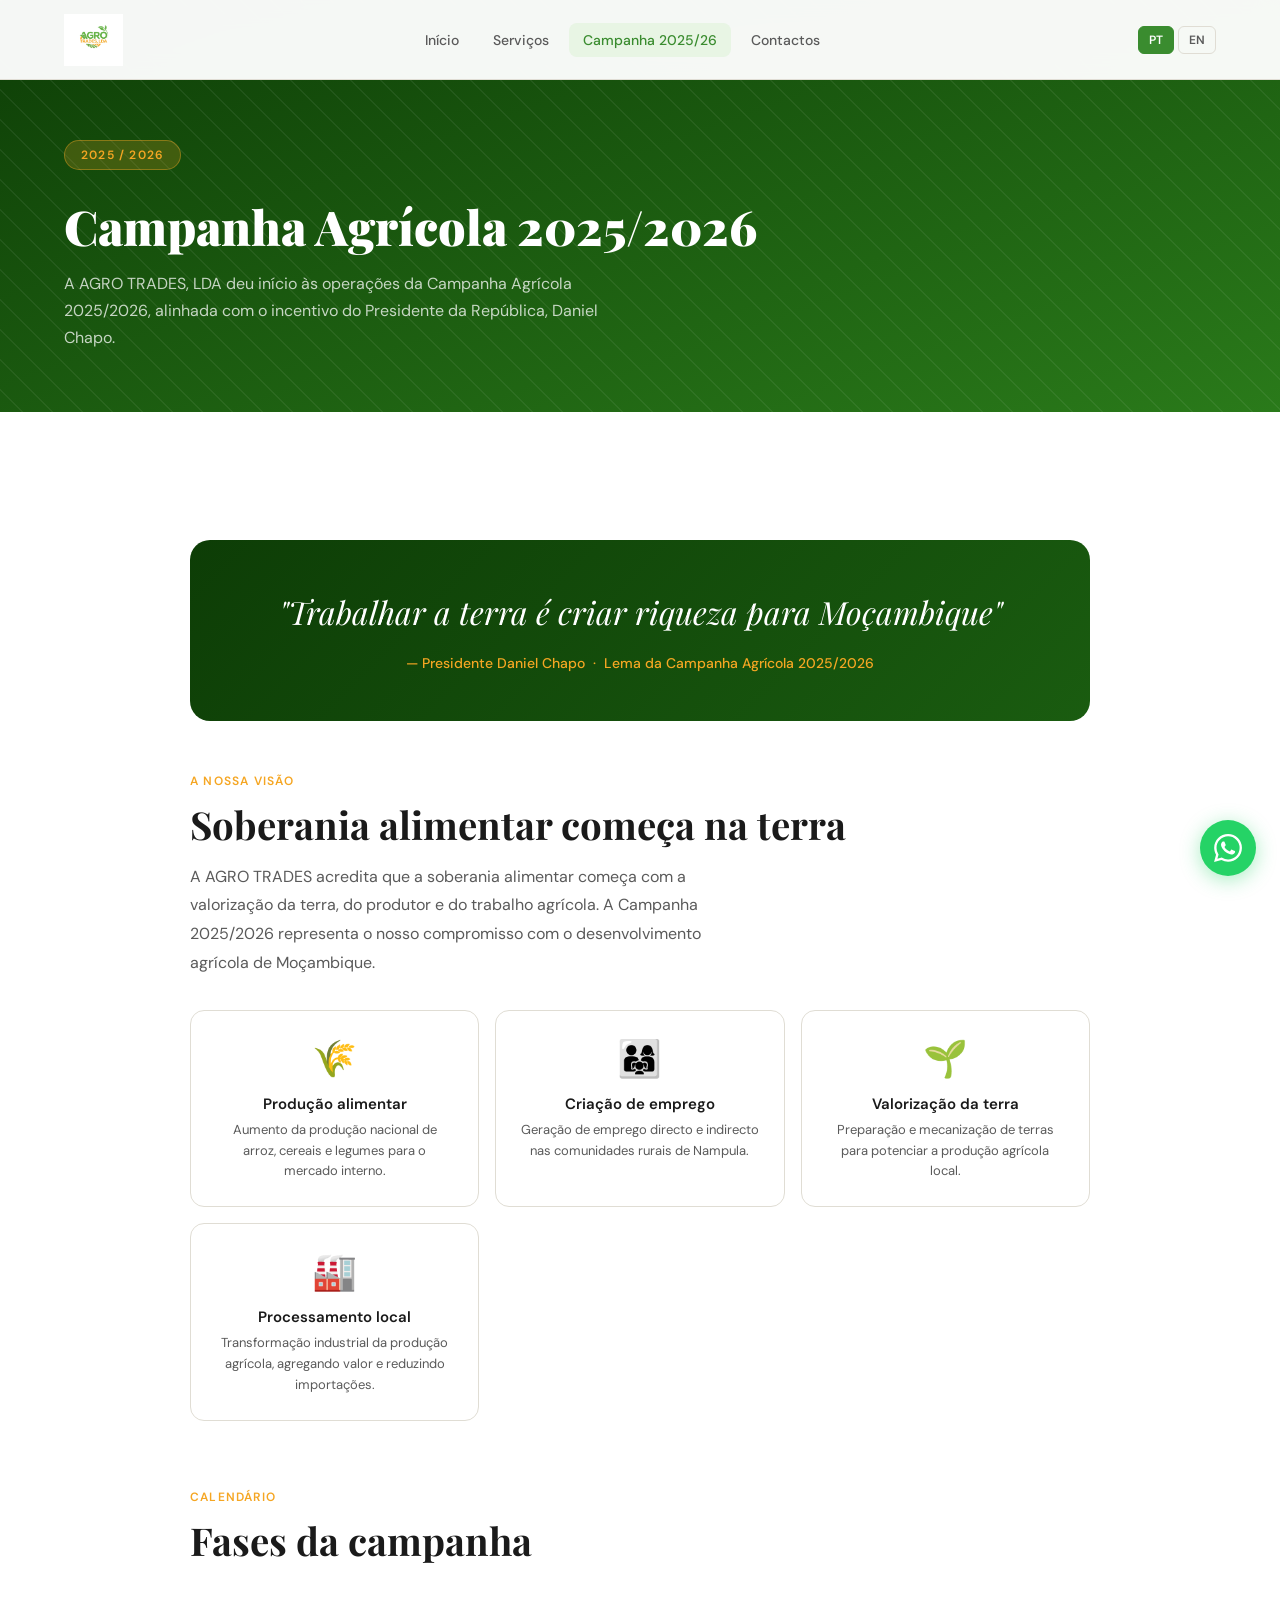
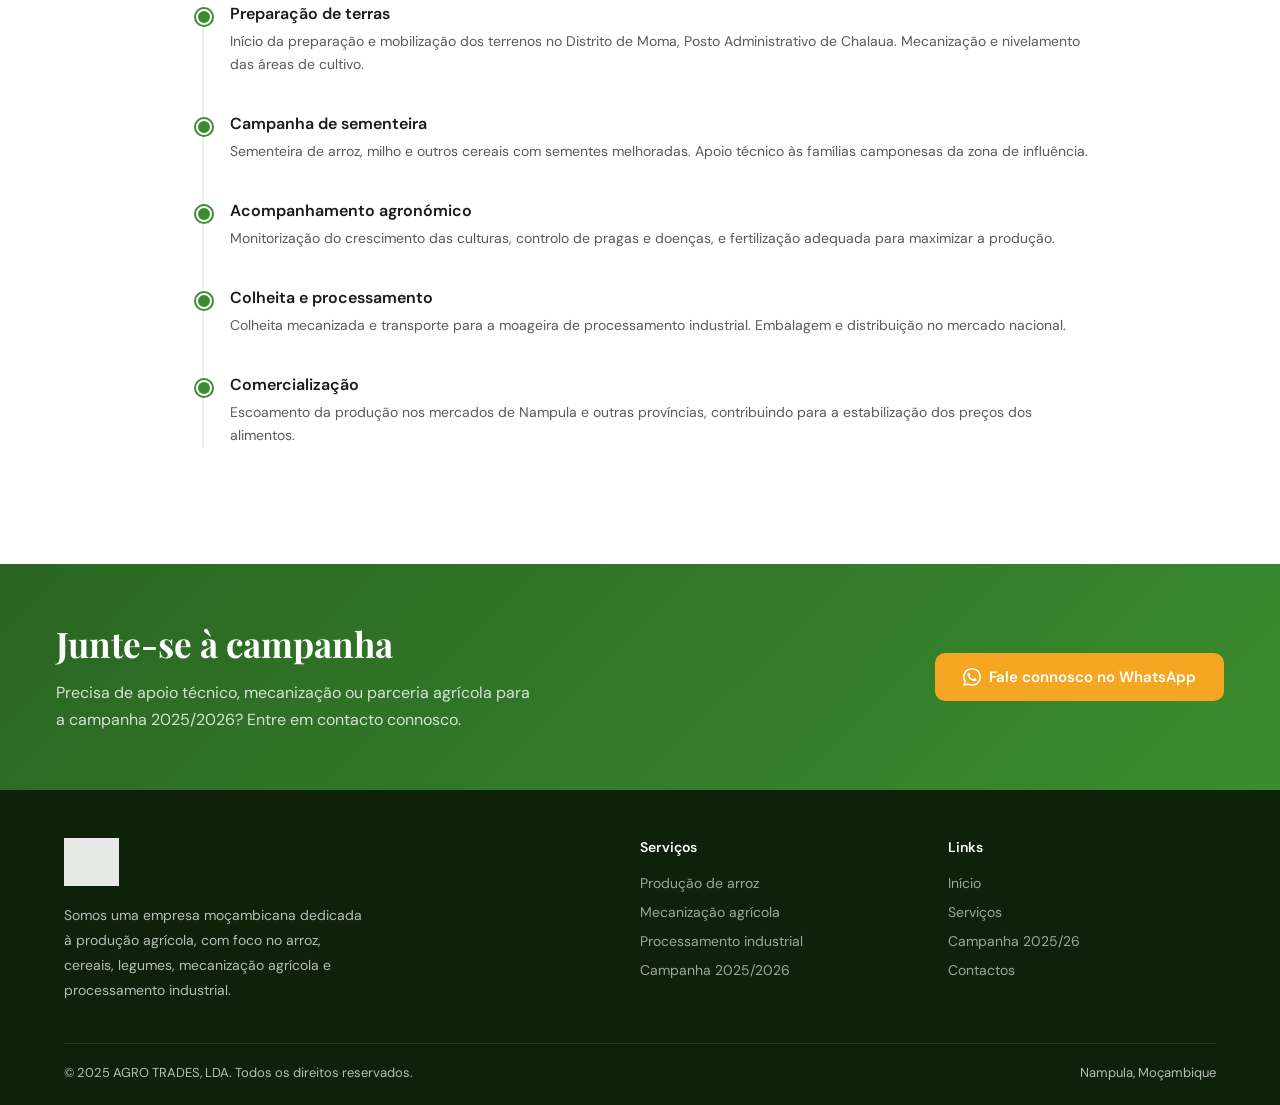
==== campanha.html @ 14afea56 "Add files via upload Importar ficheiros do projeto" ====
<!DOCTYPE html>
<html lang="pt">
<head>
  <meta charset="UTF-8"/>
  <meta name="viewport" content="width=device-width, initial-scale=1.0"/>
  <title>Campanha Agrícola 2025/2026 — AGRO TRADES, LDA</title>
  <meta name="description" content="AGRO TRADES inicia a Campanha Agrícola 2025/2026 alinhada com o incentivo do Presidente Daniel Chapo. Trabalhar a terra é criar riqueza para Moçambique."/>
  <link rel="canonical" href="https://agrotrades.co.mz/campanha.html"/>
  <link rel="stylesheet" href="css/style.css"/>
  <style>
    .timeline { position:relative; padding-left: 40px; margin-top: 40px; }
    .timeline::before { content:''; position:absolute; left:12px; top:0; bottom:0; width:2px; background:var(--green-light); }
    .timeline-item { position:relative; margin-bottom: 36px; }
    .timeline-item::before { content:''; position:absolute; left:-34px; top:6px; width:12px; height:12px; border-radius:50%; background:var(--green); border:2px solid white; box-shadow:0 0 0 2px var(--green); }
    .timeline-item h3 { font-size:16px; font-weight:600; margin-bottom:6px; }
    .timeline-item p { font-size:14px; color:var(--text-muted); line-height:1.7; }
    .quote-block { background: linear-gradient(135deg, #0d3d06, #1a5c10); border-radius: 20px; padding: 48px; margin: 48px 0; text-align:center; }
    .quote-block blockquote { font-family:'Playfair Display',serif; font-size:clamp(1.3rem,3vw,2rem); color:white; font-style:italic; line-height:1.5; margin-bottom:16px; }
    .quote-block cite { color:var(--orange); font-size:14px; font-style:normal; font-weight:500; }
    .pillar-grid { display:grid; grid-template-columns:repeat(auto-fit,minmax(220px,1fr)); gap:16px; margin-top:32px; }
    .pillar { background:white; border:1px solid var(--border); border-radius:14px; padding:24px; text-align:center; }
    .pillar .icon { font-size:36px; margin-bottom:12px; }
    .pillar h3 { font-size:15px; font-weight:600; margin-bottom:6px; }
    .pillar p { font-size:13px; color:var(--text-muted); line-height:1.6; }
  </style>
</head>
<body>

<nav>
  <a href="index.html" class="nav-logo"><img src="images/logo.jpeg" alt="AGRO TRADES LDA"/></a>
  <ul class="nav-links">
    <li><a href="index.html" data-i18n="nav_home">Início</a></li>
    <li><a href="servicos.html" data-i18n="nav_services">Serviços</a></li>
    <li><a href="campanha.html" class="active" data-i18n="nav_campaign">Campanha 2025/26</a></li>
    <li><a href="contactos.html" data-i18n="nav_contact">Contactos</a></li>
  </ul>
  <div class="lang-switcher">
    <button class="lang-btn active" data-lang="pt" onclick="setLang('pt')">PT</button>
    <button class="lang-btn" data-lang="en" onclick="setLang('en')">EN</button>
  </div>
  <button class="nav-menu-btn" onclick="toggleMenu()" aria-label="Menu"><span></span><span></span><span></span></button>
</nav>

<div class="page-hero">
  <div class="page-hero-content">
    <span class="hero-tag">2025 / 2026</span>
    <h1 data-i18n="campanha_title">Campanha Agrícola 2025/2026</h1>
    <p>A AGRO TRADES, LDA deu início às operações da Campanha Agrícola 2025/2026, alinhada com o incentivo do Presidente da República, Daniel Chapo.</p>
  </div>
</div>

<section style="background:white;">
  <div style="max-width:900px;margin:0 auto;">

    <div class="quote-block">
      <blockquote>"Trabalhar a terra é criar riqueza para Moçambique"</blockquote>
      <cite>— Presidente Daniel Chapo &nbsp;·&nbsp; Lema da Campanha Agrícola 2025/2026</cite>
    </div>

    <span class="section-tag">A nossa visão</span>
    <h2 class="section-title">Soberania alimentar começa na terra</h2>
    <p class="section-sub">A AGRO TRADES acredita que a soberania alimentar começa com a valorização da terra, do produtor e do trabalho agrícola. A Campanha 2025/2026 representa o nosso compromisso com o desenvolvimento agrícola de Moçambique.</p>

    <div class="pillar-grid">
      <div class="pillar">
        <div class="icon">🌾</div>
        <h3>Produção alimentar</h3>
        <p>Aumento da produção nacional de arroz, cereais e legumes para o mercado interno.</p>
      </div>
      <div class="pillar">
        <div class="icon">👨‍👩‍👧</div>
        <h3>Criação de emprego</h3>
        <p>Geração de emprego directo e indirecto nas comunidades rurais de Nampula.</p>
      </div>
      <div class="pillar">
        <div class="icon">🌱</div>
        <h3>Valorização da terra</h3>
        <p>Preparação e mecanização de terras para potenciar a produção agrícola local.</p>
      </div>
      <div class="pillar">
        <div class="icon">🏭</div>
        <h3>Processamento local</h3>
        <p>Transformação industrial da produção agrícola, agregando valor e reduzindo importações.</p>
      </div>
    </div>

    <div style="margin-top:64px;">
      <span class="section-tag">Calendário</span>
      <h2 class="section-title">Fases da campanha</h2>
      <div class="timeline">
        <div class="timeline-item">
          <h3>Preparação de terras</h3>
          <p>Início da preparação e mobilização dos terrenos no Distrito de Moma, Posto Administrativo de Chalaua. Mecanização e nivelamento das áreas de cultivo.</p>
        </div>
        <div class="timeline-item">
          <h3>Campanha de sementeira</h3>
          <p>Sementeira de arroz, milho e outros cereais com sementes melhoradas. Apoio técnico às famílias camponesas da zona de influência.</p>
        </div>
        <div class="timeline-item">
          <h3>Acompanhamento agronómico</h3>
          <p>Monitorização do crescimento das culturas, controlo de pragas e doenças, e fertilização adequada para maximizar a produção.</p>
        </div>
        <div class="timeline-item">
          <h3>Colheita e processamento</h3>
          <p>Colheita mecanizada e transporte para a moageira de processamento industrial. Embalagem e distribuição no mercado nacional.</p>
        </div>
        <div class="timeline-item">
          <h3>Comercialização</h3>
          <p>Escoamento da produção nos mercados de Nampula e outras províncias, contribuindo para a estabilização dos preços dos alimentos.</p>
        </div>
      </div>
    </div>
  </div>
</section>

<!-- CTA -->
<div class="campanha-banner" style="margin:0;border-radius:0;">
  <div>
    <h2>Junte-se à campanha</h2>
    <p>Precisa de apoio técnico, mecanização ou parceria agrícola para a campanha 2025/2026? Entre em contacto connosco.</p>
  </div>
  <a href="https://wa.me/258841031220" target="_blank" class="btn-primary" style="background:var(--orange);">
    <svg width="18" height="18" viewBox="0 0 24 24" fill="currentColor"><path d="M17.472 14.382c-.297-.149-1.758-.867-2.03-.967-.273-.099-.471-.148-.67.15-.197.297-.767.966-.94 1.164-.173.199-.347.223-.644.075-.297-.15-1.255-.463-2.39-1.475-.883-.788-1.48-1.761-1.653-2.059-.173-.297-.018-.458.13-.606.134-.133.298-.347.446-.52.149-.174.198-.298.298-.497.099-.198.05-.371-.025-.52-.075-.149-.669-1.612-.916-2.207-.242-.579-.487-.5-.669-.51-.173-.008-.371-.01-.57-.01-.198 0-.52.074-.792.372-.272.297-1.04 1.016-1.04 2.479 0 1.462 1.065 2.875 1.213 3.074.149.198 2.096 3.2 5.077 4.487.709.306 1.262.489 1.694.625.712.227 1.36.195 1.871.118.571-.085 1.758-.719 2.006-1.413.248-.694.248-1.289.173-1.413-.074-.124-.272-.198-.57-.347m-5.421 7.403h-.004a9.87 9.87 0 01-5.031-1.378l-.361-.214-3.741.982.998-3.648-.235-.374a9.86 9.86 0 01-1.51-5.26c.001-5.45 4.436-9.884 9.888-9.884 2.64 0 5.122 1.03 6.988 2.898a9.825 9.825 0 012.893 6.994c-.003 5.45-4.437 9.884-9.885 9.884m8.413-18.297A11.815 11.815 0 0012.05 0C5.495 0 .16 5.335.157 11.892c0 2.096.547 4.142 1.588 5.945L.057 24l6.305-1.654a11.882 11.882 0 005.683 1.448h.005c6.554 0 11.89-5.335 11.893-11.893a11.821 11.821 0 00-3.48-8.413z"/></svg>
    <span data-i18n="btn_whatsapp">Fale connosco no WhatsApp</span>
  </a>
</div>

<footer>
  <div class="footer-grid">
    <div>
      <div class="footer-logo"><img src="images/logo.jpeg" alt="AGRO TRADES LDA"/></div>
      <p class="footer-desc" data-i18n="hero_p">Somos uma empresa moçambicana dedicada à produção agrícola.</p>
    </div>
    <div>
      <h4 data-i18n="footer_services">Serviços</h4>
      <ul>
        <li><a href="servicos.html">Produção de arroz</a></li>
        <li><a href="servicos.html">Mecanização agrícola</a></li>
        <li><a href="servicos.html">Processamento industrial</a></li>
        <li><a href="campanha.html">Campanha 2025/2026</a></li>
      </ul>
    </div>
    <div>
      <h4 data-i18n="footer_links">Links</h4>
      <ul>
        <li><a href="index.html" data-i18n="nav_home">Início</a></li>
        <li><a href="servicos.html" data-i18n="nav_services">Serviços</a></li>
        <li><a href="campanha.html" data-i18n="nav_campaign">Campanha</a></li>
        <li><a href="contactos.html" data-i18n="nav_contact">Contactos</a></li>
      </ul>
    </div>
  </div>
  <div class="footer-bottom">
    <span data-i18n="footer_copy">© 2025 AGRO TRADES, LDA. Todos os direitos reservados.</span>
    <span data-i18n="footer_made">Nampula, Moçambique</span>
  </div>
</footer>

<a href="https://wa.me/258841031220" target="_blank" rel="noopener"
   style="position:fixed;bottom:24px;right:24px;width:56px;height:56px;background:#25D366;border-radius:50%;display:flex;align-items:center;justify-content:center;box-shadow:0 4px 20px rgba(37,211,102,0.4);z-index:200;transition:transform 0.2s;"
   onmouseover="this.style.transform='scale(1.1)'" onmouseout="this.style.transform='scale(1)'" aria-label="WhatsApp">
  <svg width="28" height="28" viewBox="0 0 24 24" fill="white"><path d="M17.472 14.382c-.297-.149-1.758-.867-2.03-.967-.273-.099-.471-.148-.67.15-.197.297-.767.966-.94 1.164-.173.199-.347.223-.644.075-.297-.15-1.255-.463-2.39-1.475-.883-.788-1.48-1.761-1.653-2.059-.173-.297-.018-.458.13-.606.134-.133.298-.347.446-.52.149-.174.198-.298.298-.497.099-.198.05-.371-.025-.52-.075-.149-.669-1.612-.916-2.207-.242-.579-.487-.5-.669-.51-.173-.008-.371-.01-.57-.01-.198 0-.52.074-.792.372-.272.297-1.04 1.016-1.04 2.479 0 1.462 1.065 2.875 1.213 3.074.149.198 2.096 3.2 5.077 4.487.709.306 1.262.489 1.694.625.712.227 1.36.195 1.871.118.571-.085 1.758-.719 2.006-1.413.248-.694.248-1.289.173-1.413-.074-.124-.272-.198-.57-.347m-5.421 7.403h-.004a9.87 9.87 0 01-5.031-1.378l-.361-.214-3.741.982.998-3.648-.235-.374a9.86 9.86 0 01-1.51-5.26c.001-5.45 4.436-9.884 9.888-9.884 2.64 0 5.122 1.03 6.988 2.898a9.825 9.825 0 012.893 6.994c-.003 5.45-4.437 9.884-9.885 9.884m8.413-18.297A11.815 11.815 0 0012.05 0C5.495 0 .16 5.335.157 11.892c0 2.096.547 4.142 1.588 5.945L.057 24l6.305-1.654a11.882 11.882 0 005.683 1.448h.005c6.554 0 11.89-5.335 11.893-11.893a11.821 11.821 0 00-3.48-8.413z"/></svg>
</a>

<script src="js/main.js"></script>
</body>
</html>
---- css/style.css ----
@import url('https://fonts.googleapis.com/css2?family=Playfair+Display:wght@700;900&family=DM+Sans:wght@300;400;500;600&display=swap');

:root {
  --green: #3a8c2f;
  --green-dark: #2a6622;
  --green-light: #e8f5e4;
  --orange: #f5a623;
  --orange-dark: #d4891a;
  --orange-light: #fff8ec;
  --earth: #8b6914;
  --text: #1a1a1a;
  --text-muted: #5a5a5a;
  --white: #ffffff;
  --off-white: #fafaf7;
  --border: #e0ddd4;
  --nav-h: 80px;
}

* { margin: 0; padding: 0; box-sizing: border-box; }

html { scroll-behavior: smooth; }

body {
  font-family: 'DM Sans', sans-serif;
  color: var(--text);
  background: var(--off-white);
  overflow-x: hidden;
}

/* ── NAV ── */
nav {
  position: fixed; top: 0; left: 0; right: 0; z-index: 100;
  height: var(--nav-h);
  background: rgba(255,255,255,0.96);
  backdrop-filter: blur(12px);
  border-bottom: 1px solid var(--border);
  display: flex; align-items: center; justify-content: space-between;
  padding: 0 5%;
}

.nav-logo {
  display: flex; align-items: center; gap: 12px; text-decoration: none;
}
.nav-logo img { height: 52px; width: auto; }

.nav-links {
  display: flex; align-items: center; gap: 6px; list-style: none;
}
.nav-links a {
  font-size: 14px; font-weight: 500; color: var(--text-muted);
  text-decoration: none; padding: 8px 14px; border-radius: 8px;
  transition: all 0.2s;
}
.nav-links a:hover, .nav-links a.active {
  color: var(--green); background: var(--green-light);
}

.lang-switcher {
  display: flex; gap: 4px; margin-left: 16px;
}
.lang-btn {
  font-size: 12px; font-weight: 600; padding: 5px 10px;
  border-radius: 6px; border: 1px solid var(--border);
  background: transparent; cursor: pointer; color: var(--text-muted);
  transition: all 0.2s; font-family: 'DM Sans', sans-serif;
}
.lang-btn.active {
  background: var(--green); color: white; border-color: var(--green);
}

.nav-menu-btn {
  display: none; background: none; border: none; cursor: pointer;
  flex-direction: column; gap: 5px; padding: 4px;
}
.nav-menu-btn span {
  display: block; width: 24px; height: 2px; background: var(--text);
  border-radius: 2px; transition: all 0.3s;
}

/* ── HERO ── */
.hero {
  min-height: 100vh;
  display: flex; align-items: center;
  padding: var(--nav-h) 5% 0;
  position: relative; overflow: hidden;
  background: linear-gradient(160deg, #0d3d06 0%, #1a5c10 40%, #2a7a1a 70%, #3d9e28 100%);
}

.hero-bg-pattern {
  position: absolute; inset: 0; opacity: 0.06;
  background-image: repeating-linear-gradient(
    45deg, #fff 0, #fff 1px, transparent 0, transparent 50%
  );
  background-size: 30px 30px;
}

.hero-content {
  position: relative; z-index: 2;
  max-width: 620px;
  animation: fadeUp 0.9s ease both;
}

.hero-tag {
  display: inline-block;
  background: rgba(245,166,35,0.2);
  color: var(--orange);
  border: 1px solid rgba(245,166,35,0.4);
  font-size: 12px; font-weight: 600; letter-spacing: 0.1em;
  text-transform: uppercase; padding: 6px 16px; border-radius: 100px;
  margin-bottom: 24px;
}

.hero h1 {
  font-family: 'Playfair Display', serif;
  font-size: clamp(2.4rem, 5vw, 3.8rem);
  font-weight: 900; color: white; line-height: 1.15;
  margin-bottom: 12px;
}

.hero h1 span { color: var(--orange); }

.hero-motto {
  font-size: clamp(1rem, 2vw, 1.2rem);
  color: rgba(255,255,255,0.75);
  font-style: italic; margin-bottom: 28px;
  border-left: 3px solid var(--orange);
  padding-left: 16px; line-height: 1.5;
}

.hero p {
  font-size: 16px; color: rgba(255,255,255,0.8);
  line-height: 1.8; margin-bottom: 40px; max-width: 520px;
}

.hero-btns { display: flex; flex-wrap: wrap; gap: 12px; }

.btn-primary {
  display: inline-flex; align-items: center; gap: 8px;
  background: var(--orange); color: white;
  padding: 14px 28px; border-radius: 10px;
  font-weight: 600; font-size: 15px; text-decoration: none;
  transition: all 0.2s; border: none; cursor: pointer;
  font-family: 'DM Sans', sans-serif;
}
.btn-primary:hover { background: var(--orange-dark); transform: translateY(-2px); }

.btn-secondary {
  display: inline-flex; align-items: center; gap: 8px;
  background: rgba(255,255,255,0.12); color: white;
  border: 1px solid rgba(255,255,255,0.3);
  padding: 14px 28px; border-radius: 10px;
  font-weight: 500; font-size: 15px; text-decoration: none;
  transition: all 0.2s;
}
.btn-secondary:hover { background: rgba(255,255,255,0.2); }

.hero-image {
  position: absolute; right: 0; bottom: 0;
  width: 45%; max-width: 560px; opacity: 0.12;
  pointer-events: none;
}

/* ── STATS BAR ── */
.stats-bar {
  background: white; border-bottom: 1px solid var(--border);
  padding: 24px 5%;
  display: grid; grid-template-columns: repeat(auto-fit, minmax(160px, 1fr));
  gap: 0;
}
.stat-item {
  text-align: center; padding: 12px 20px;
  border-right: 1px solid var(--border);
}
.stat-item:last-child { border-right: none; }
.stat-num {
  font-family: 'Playfair Display', serif;
  font-size: 2rem; font-weight: 700; color: var(--green);
  display: block;
}
.stat-label { font-size: 13px; color: var(--text-muted); margin-top: 2px; }

/* ── SECTIONS ── */
section { padding: 80px 5%; }

.section-tag {
  display: inline-block;
  color: var(--orange); font-size: 12px; font-weight: 600;
  letter-spacing: 0.1em; text-transform: uppercase;
  margin-bottom: 12px;
}
.section-title {
  font-family: 'Playfair Display', serif;
  font-size: clamp(1.8rem, 3vw, 2.6rem);
  font-weight: 700; line-height: 1.2; margin-bottom: 16px;
}
.section-sub {
  font-size: 16px; color: var(--text-muted);
  line-height: 1.8; max-width: 560px;
}

/* ── SERVICES GRID ── */
.services-grid {
  display: grid; grid-template-columns: repeat(auto-fit, minmax(260px, 1fr));
  gap: 20px; margin-top: 48px;
}
.service-card {
  background: white; border: 1px solid var(--border);
  border-radius: 16px; padding: 28px;
  transition: all 0.3s; position: relative; overflow: hidden;
}
.service-card::before {
  content: ''; position: absolute; top: 0; left: 0; right: 0;
  height: 3px; background: linear-gradient(90deg, var(--green), var(--orange));
  transform: scaleX(0); transform-origin: left;
  transition: transform 0.3s;
}
.service-card:hover { transform: translateY(-4px); box-shadow: 0 12px 40px rgba(0,0,0,0.08); }
.service-card:hover::before { transform: scaleX(1); }

.service-icon {
  width: 52px; height: 52px; border-radius: 12px;
  background: var(--green-light); display: flex; align-items: center;
  justify-content: center; font-size: 24px; margin-bottom: 16px;
}
.service-card {
  display: flex; flex-direction: column;
}
.service-card h3 { font-size: 16px; font-weight: 600; margin-bottom: 8px; }
.service-card p {
  font-size: 14px; color: var(--text-muted); line-height: 1.7;
  flex: 1;
  display: -webkit-box;
  -webkit-line-clamp: 3;
  -webkit-box-orient: vertical;
  overflow: hidden;
}

.btn-saiba-mais {
  display: inline-flex; align-items: center; gap: 6px;
  margin-top: 16px; font-size: 13px; font-weight: 600;
  color: var(--green); text-decoration: none;
  transition: gap 0.2s, color 0.2s;
  align-self: flex-start;
}
.btn-saiba-mais:hover { gap: 10px; color: var(--green-dark); }

/* ── SERVICE DETAIL PAGE ── */
.sd-body { display: grid; grid-template-columns: 1fr 380px; gap: 48px; align-items: start; }
.sd-description {
  font-size: 16px; color: var(--text-muted); line-height: 1.9;
  background: white; border: 1px solid var(--border);
  border-radius: 16px; padding: 32px;
}
.sd-highlights-box {
  background: var(--green-light); border-radius: 16px; padding: 32px;
  position: sticky; top: calc(var(--nav-h) + 24px);
}
.sd-highlights-box h3 {
  font-size: 15px; font-weight: 700; color: var(--green-dark);
  margin-bottom: 20px; text-transform: uppercase; letter-spacing: 0.06em;
}
.sd-highlights-box ul { list-style: none; display: flex; flex-direction: column; gap: 12px; }
.sd-highlights-box li {
  display: flex; align-items: flex-start; gap: 10px;
  font-size: 14px; color: var(--text); line-height: 1.5;
}
.sd-check {
  color: var(--green); font-weight: 700; font-size: 15px;
  flex-shrink: 0; margin-top: 1px;
}
.sd-back {
  display: inline-flex; align-items: center; gap: 6px;
  font-size: 13px; font-weight: 600; color: var(--text-muted);
  text-decoration: none; margin-bottom: 32px;
  transition: color 0.2s;
}
.sd-back:hover { color: var(--green); }
@media (max-width: 768px) {
  .sd-body { grid-template-columns: 1fr; }
  .sd-highlights-box { position: static; }
}

/* ── CAMPANHA BANNER ── */
.campanha-banner {
  background: linear-gradient(135deg, var(--green-dark) 0%, var(--green) 100%);
  border-radius: 20px; padding: 56px; margin: 0 5%;
  display: flex; align-items: center; justify-content: space-between;
  gap: 40px; flex-wrap: wrap;
}
.campanha-banner h2 {
  font-family: 'Playfair Display', serif;
  font-size: clamp(1.6rem, 3vw, 2.2rem);
  color: white; font-weight: 700; margin-bottom: 12px;
}
.campanha-banner p { color: rgba(255,255,255,0.8); font-size: 16px; line-height: 1.7; max-width: 480px; }
.campanha-banner .btn-primary { flex-shrink: 0; }

/* ── ABOUT ── */
.about-grid {
  display: grid; grid-template-columns: 1fr 1fr;
  gap: 64px; align-items: center;
}
.about-visual {
  position: relative;
}
.about-card {
  background: white; border: 1px solid var(--border);
  border-radius: 20px; padding: 40px;
  position: relative;
}
.about-card::after {
  content: '"';
  position: absolute; top: 16px; right: 24px;
  font-family: 'Playfair Display', serif;
  font-size: 80px; color: var(--green-light); line-height: 1;
}
.about-card blockquote {
  font-family: 'Playfair Display', serif;
  font-size: 1.2rem; font-style: italic;
  color: var(--green-dark); line-height: 1.6;
  position: relative; z-index: 1;
}
.about-card .quote-author {
  margin-top: 16px; font-size: 13px; color: var(--text-muted);
  font-style: normal; font-weight: 500;
}

.about-tags { display: flex; flex-wrap: wrap; gap: 8px; margin-top: 24px; }
.about-tag {
  background: var(--green-light); color: var(--green-dark);
  font-size: 13px; font-weight: 500;
  padding: 6px 14px; border-radius: 100px;
}

/* ── LOCATIONS ── */
.locations-grid {
  display: grid; grid-template-columns: 1fr 1fr;
  gap: 20px; margin-top: 40px;
}
.location-card {
  background: white; border: 1px solid var(--border);
  border-radius: 16px; padding: 28px;
}
.location-card h3 {
  font-size: 15px; font-weight: 600; margin-bottom: 4px;
  color: var(--green-dark);
}
.location-card .loc-type {
  font-size: 12px; color: var(--text-muted); font-weight: 500;
  margin-bottom: 12px; text-transform: uppercase; letter-spacing: 0.05em;
}
.location-card address {
  font-style: normal; font-size: 14px;
  color: var(--text-muted); line-height: 1.8;
}

/* ── CONTACT SECTION ── */
.contact-grid {
  display: grid; grid-template-columns: 1fr 1fr;
  gap: 40px; margin-top: 48px;
}
.contact-info { display: flex; flex-direction: column; gap: 16px; }
.contact-item {
  display: flex; align-items: flex-start; gap: 14px;
  background: white; border: 1px solid var(--border);
  border-radius: 12px; padding: 18px 20px;
}
.contact-icon {
  width: 40px; height: 40px; border-radius: 10px;
  background: var(--green-light); display: flex;
  align-items: center; justify-content: center;
  font-size: 18px; flex-shrink: 0;
}
.contact-item h4 { font-size: 13px; color: var(--text-muted); margin-bottom: 4px; }
.contact-item a { font-size: 14px; color: var(--text); text-decoration: none; font-weight: 500; display: block; }
.contact-item a:hover { color: var(--green); }

.whatsapp-btn {
  display: flex; align-items: center; justify-content: center; gap: 10px;
  background: #25D366; color: white;
  padding: 18px; border-radius: 14px;
  font-weight: 600; font-size: 16px; text-decoration: none;
  transition: all 0.2s; margin-top: 8px;
}
.whatsapp-btn:hover { background: #1fb855; transform: translateY(-2px); }

/* ── FOOTER ── */
footer {
  background: #0d2208; color: rgba(255,255,255,0.7);
  padding: 48px 5% 24px;
}
.footer-grid {
  display: grid; grid-template-columns: 2fr 1fr 1fr;
  gap: 40px; margin-bottom: 40px;
}
footer h4 { color: white; font-size: 14px; font-weight: 600; margin-bottom: 16px; }
footer ul { list-style: none; display: flex; flex-direction: column; gap: 8px; }
footer ul a { color: rgba(255,255,255,0.6); text-decoration: none; font-size: 14px; transition: color 0.2s; }
footer ul a:hover { color: var(--orange); }
.footer-logo img { height: 48px; margin-bottom: 12px; filter: brightness(0) invert(1); opacity: 0.9; }
.footer-desc { font-size: 14px; line-height: 1.8; max-width: 300px; }
.footer-bottom {
  border-top: 1px solid rgba(255,255,255,0.1);
  padding-top: 20px; display: flex;
  justify-content: space-between; align-items: center;
  font-size: 13px; flex-wrap: wrap; gap: 8px;
}

/* ── PAGE HERO (inner pages) ── */
.page-hero {
  padding: calc(var(--nav-h) + 60px) 5% 60px;
  background: linear-gradient(160deg, #0d3d06, #2a7a1a);
  position: relative; overflow: hidden;
}
.page-hero::before {
  content: ''; position: absolute; inset: 0; opacity: 0.06;
  background-image: repeating-linear-gradient(45deg, #fff 0, #fff 1px, transparent 0, transparent 50%);
  background-size: 30px 30px;
}
.page-hero-content { position: relative; z-index: 1; }
.page-hero h1 {
  font-family: 'Playfair Display', serif;
  font-size: clamp(2rem, 4vw, 3rem);
  color: white; font-weight: 900; margin-bottom: 12px;
}
.page-hero p { color: rgba(255,255,255,0.75); font-size: 16px; max-width: 560px; line-height: 1.7; }

/* ── ANIMATIONS ── */
@keyframes fadeUp {
  from { opacity: 0; transform: translateY(30px); }
  to { opacity: 1; transform: translateY(0); }
}
.fade-up { animation: fadeUp 0.7s ease both; }
.fade-up-2 { animation: fadeUp 0.7s 0.15s ease both; }
.fade-up-3 { animation: fadeUp 0.7s 0.3s ease both; }

/* ── MOBILE ── */
@media (max-width: 768px) {
  .nav-links, .lang-switcher { display: none; }
  .nav-links.open { display: flex; flex-direction: column; position: absolute; top: var(--nav-h); left: 0; right: 0; background: white; padding: 16px; border-bottom: 1px solid var(--border); gap: 4px; }
  .lang-switcher.open { display: flex; padding: 0 16px 16px; position: absolute; top: calc(var(--nav-h) + 200px); left: 0; background: white; }
  .nav-menu-btn { display: flex; }
  .about-grid, .contact-grid, .locations-grid, .footer-grid { grid-template-columns: 1fr; }
  .campanha-banner { padding: 32px 24px; }
  .hero { min-height: auto; padding: calc(var(--nav-h) + 40px) 5% 60px; }
  .stats-bar { grid-template-columns: repeat(2, 1fr); }
  .stat-item:nth-child(2) { border-right: none; }
}
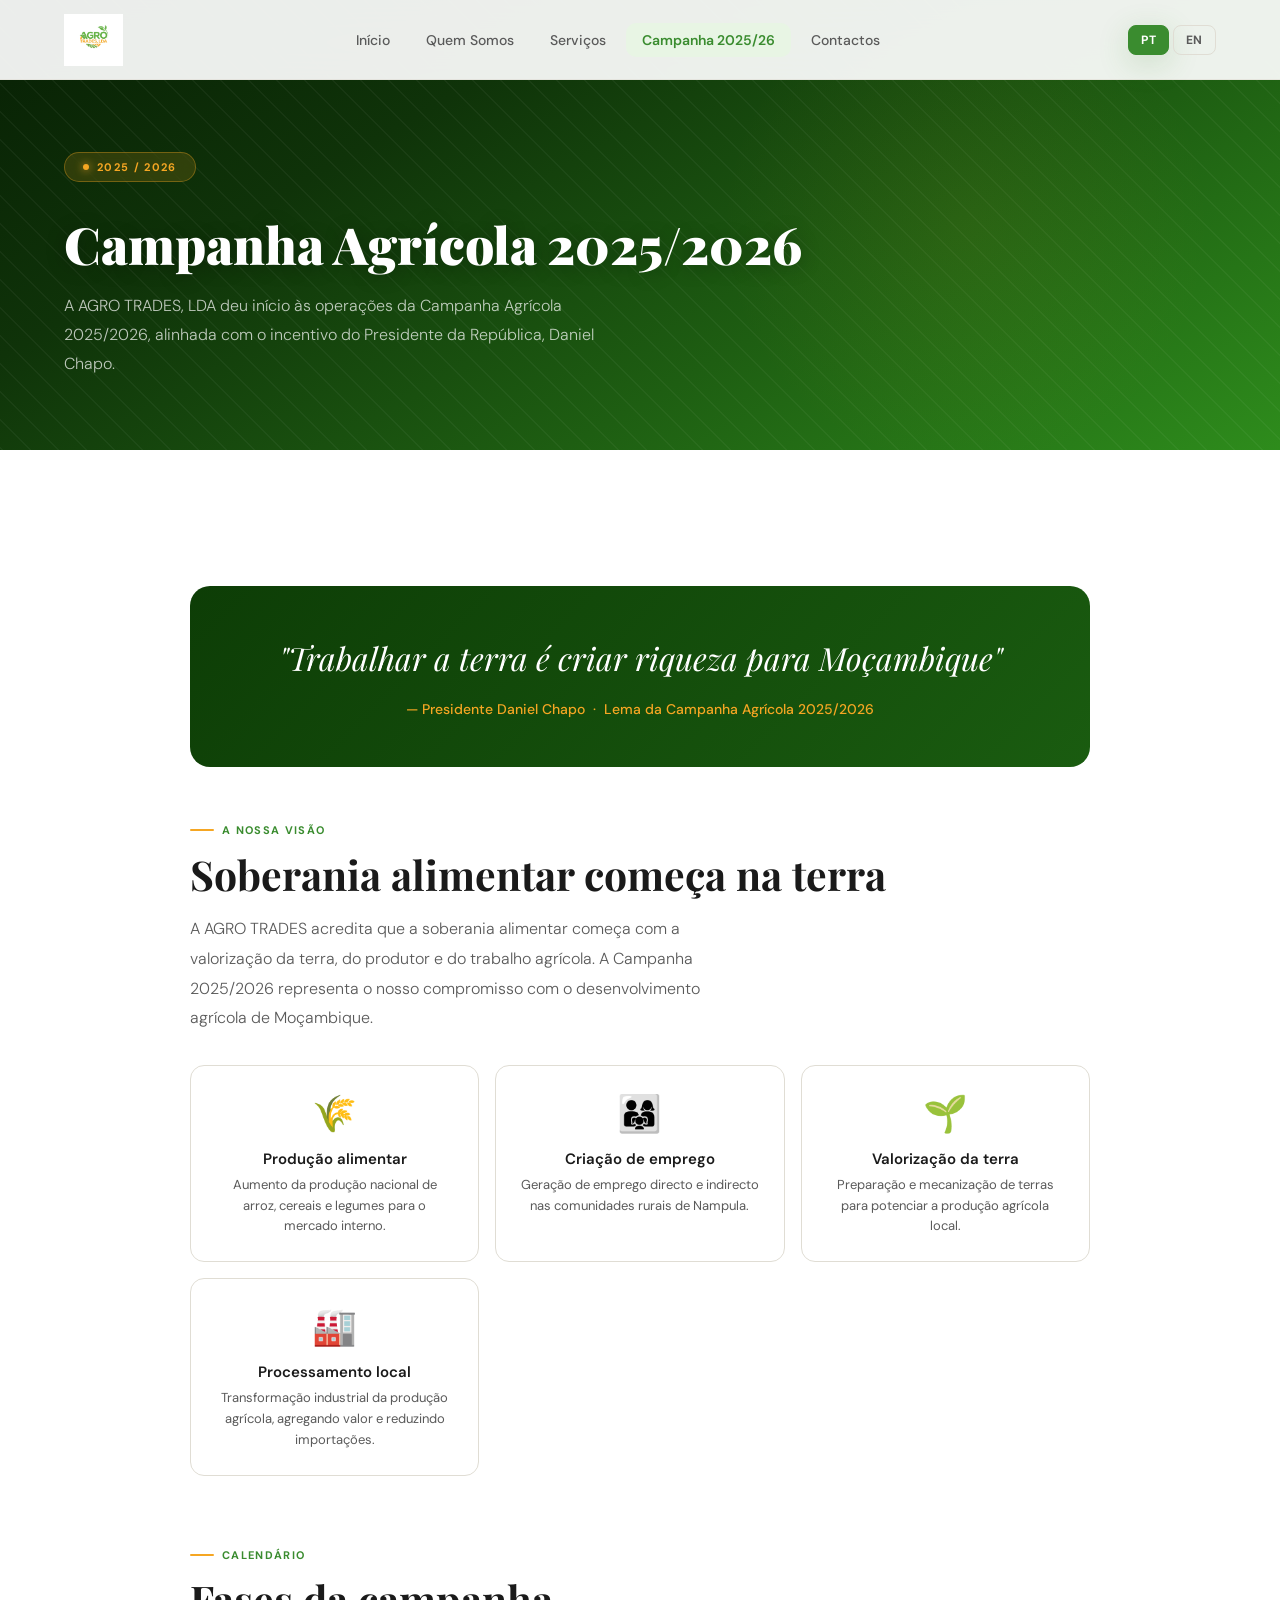
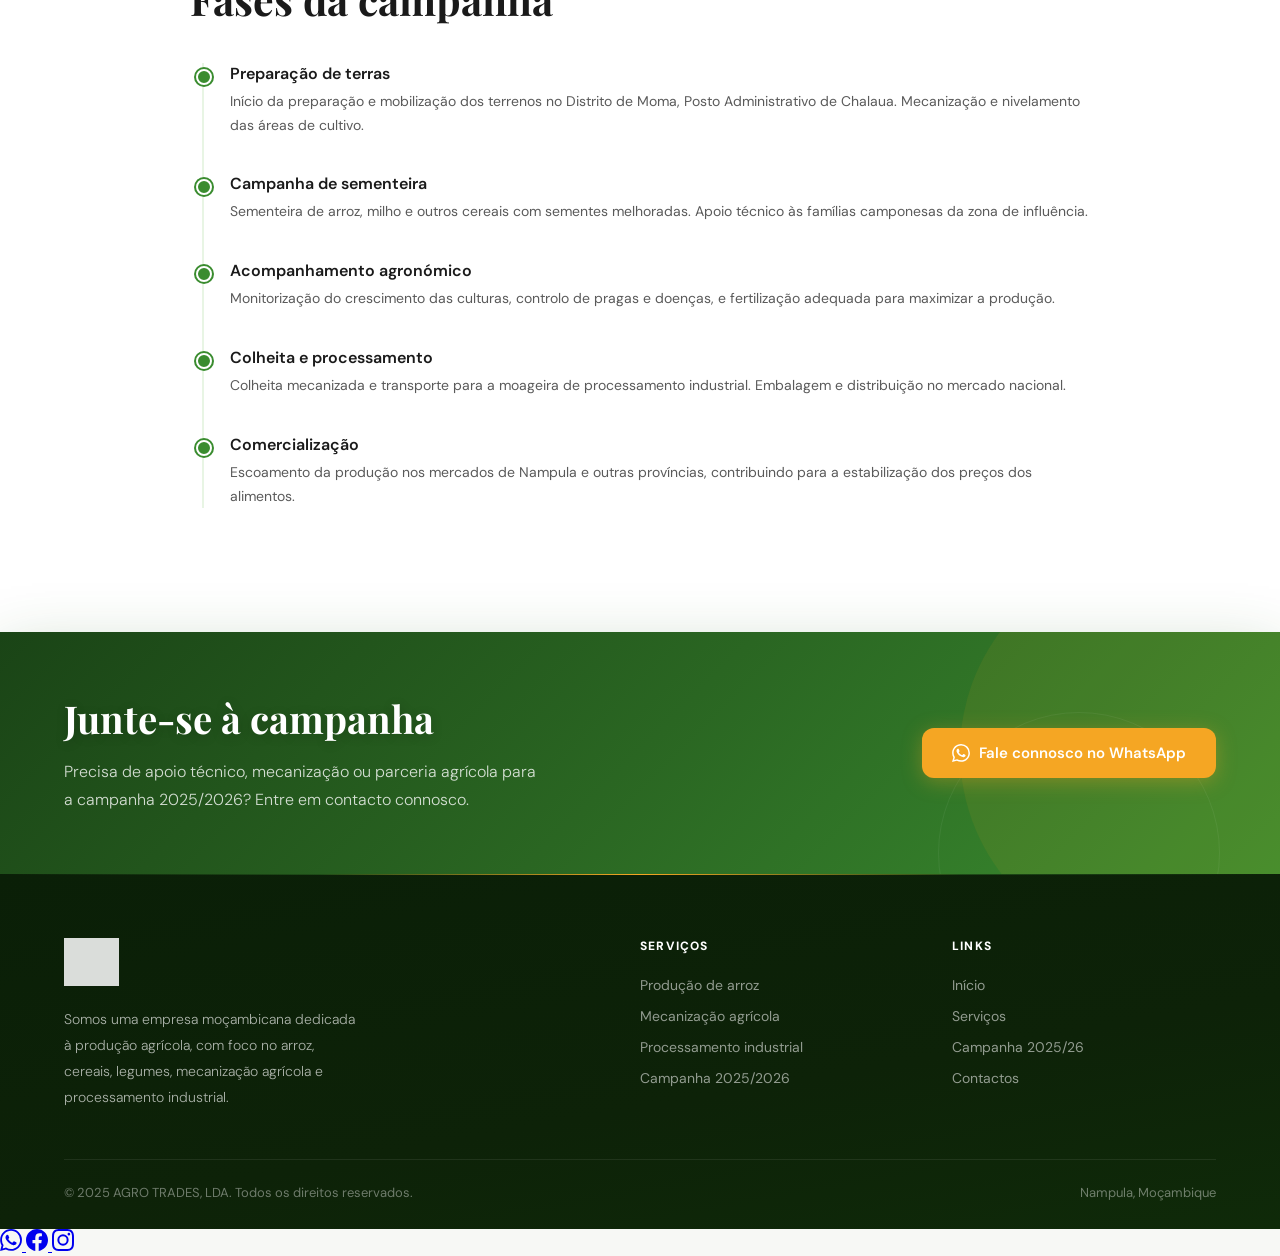
==== commit 31b54855: "Add "Quem Somos" link to navigation and restructure social media buttons for improved layout" ====
--- a/campanha.html
+++ b/campanha.html
@@ -1,4 +1,4 @@
-<!DOCTYPE html>
+﻿<!DOCTYPE html>
 <html lang="pt">
 <head>
   <meta charset="UTF-8"/>
@@ -30,6 +30,7 @@
   <a href="index.html" class="nav-logo"><img src="images/logo.jpeg" alt="AGRO TRADES LDA"/></a>
   <ul class="nav-links">
     <li><a href="index.html" data-i18n="nav_home">Início</a></li>
+    <li><a href="quem-somos.html" data-i18n="nav_about">Quem Somos</a></li>
     <li><a href="servicos.html" data-i18n="nav_services">Serviços</a></li>
     <li><a href="campanha.html" class="active" data-i18n="nav_campaign">Campanha 2025/26</a></li>
     <li><a href="contactos.html" data-i18n="nav_contact">Contactos</a></li>
@@ -156,11 +157,17 @@
   </div>
 </footer>
 
-<a href="https://wa.me/258841031220" target="_blank" rel="noopener"
-   style="position:fixed;bottom:24px;right:24px;width:56px;height:56px;background:#25D366;border-radius:50%;display:flex;align-items:center;justify-content:center;box-shadow:0 4px 20px rgba(37,211,102,0.4);z-index:200;transition:transform 0.2s;"
-   onmouseover="this.style.transform='scale(1.1)'" onmouseout="this.style.transform='scale(1)'" aria-label="WhatsApp">
-  <svg width="28" height="28" viewBox="0 0 24 24" fill="white"><path d="M17.472 14.382c-.297-.149-1.758-.867-2.03-.967-.273-.099-.471-.148-.67.15-.197.297-.767.966-.94 1.164-.173.199-.347.223-.644.075-.297-.15-1.255-.463-2.39-1.475-.883-.788-1.48-1.761-1.653-2.059-.173-.297-.018-.458.13-.606.134-.133.298-.347.446-.52.149-.174.198-.298.298-.497.099-.198.05-.371-.025-.52-.075-.149-.669-1.612-.916-2.207-.242-.579-.487-.5-.669-.51-.173-.008-.371-.01-.57-.01-.198 0-.52.074-.792.372-.272.297-1.04 1.016-1.04 2.479 0 1.462 1.065 2.875 1.213 3.074.149.198 2.096 3.2 5.077 4.487.709.306 1.262.489 1.694.625.712.227 1.36.195 1.871.118.571-.085 1.758-.719 2.006-1.413.248-.694.248-1.289.173-1.413-.074-.124-.272-.198-.57-.347m-5.421 7.403h-.004a9.87 9.87 0 01-5.031-1.378l-.361-.214-3.741.982.998-3.648-.235-.374a9.86 9.86 0 01-1.51-5.26c.001-5.45 4.436-9.884 9.888-9.884 2.64 0 5.122 1.03 6.988 2.898a9.825 9.825 0 012.893 6.994c-.003 5.45-4.437 9.884-9.885 9.884m8.413-18.297A11.815 11.815 0 0012.05 0C5.495 0 .16 5.335.157 11.892c0 2.096.547 4.142 1.588 5.945L.057 24l6.305-1.654a11.882 11.882 0 005.683 1.448h.005c6.554 0 11.89-5.335 11.893-11.893a11.821 11.821 0 00-3.48-8.413z"/></svg>
-</a>
+<div class="social-float">
+  <a href="https://wa.me/258841031220" target="_blank" rel="noopener" aria-label="WhatsApp" class="social-float-btn sf-wa">
+    <svg width="22" height="22" viewBox="0 0 24 24" fill="currentColor"><path d="M17.472 14.382c-.297-.149-1.758-.867-2.03-.967-.273-.099-.471-.148-.67.15-.197.297-.767.966-.94 1.164-.173.199-.347.223-.644.075-.297-.15-1.255-.463-2.39-1.475-.883-.788-1.48-1.761-1.653-2.059-.173-.297-.018-.458.13-.606.134-.133.298-.347.446-.52.149-.174.198-.298.298-.497.099-.198.05-.371-.025-.52-.075-.149-.669-1.612-.916-2.207-.242-.579-.487-.5-.669-.51-.173-.008-.371-.01-.57-.01-.198 0-.52.074-.792.372-.272.297-1.04 1.016-1.04 2.479 0 1.462 1.065 2.875 1.213 3.074.149.198 2.096 3.2 5.077 4.487.709.306 1.262.489 1.694.625.712.227 1.36.195 1.871.118.571-.085 1.758-.719 2.006-1.413.248-.694.248-1.289.173-1.413-.074-.124-.272-.198-.57-.347m-5.421 7.403h-.004a9.87 9.87 0 01-5.031-1.378l-.361-.214-3.741.982.998-3.648-.235-.374a9.86 9.86 0 01-1.51-5.26c.001-5.45 4.436-9.884 9.888-9.884 2.64 0 5.122 1.03 6.988 2.898a9.825 9.825 0 012.893 6.994c-.003 5.45-4.437 9.884-9.885 9.884m8.413-18.297A11.815 11.815 0 0012.05 0C5.495 0 .16 5.335.157 11.892c0 2.096.547 4.142 1.588 5.945L.057 24l6.305-1.654a11.882 11.882 0 005.683 1.448h.005c6.554 0 11.89-5.335 11.893-11.893a11.821 11.821 0 00-3.48-8.413z"/></svg>
+  </a>
+  <a href="https://facebook.com/agrotrades" target="_blank" rel="noopener" aria-label="Facebook" class="social-float-btn sf-fb">
+    <svg width="22" height="22" viewBox="0 0 24 24" fill="currentColor"><path d="M24 12.073c0-6.627-5.373-12-12-12s-12 5.373-12 12c0 5.99 4.388 10.954 10.125 11.854v-8.385H7.078v-3.47h3.047V9.43c0-3.007 1.792-4.669 4.533-4.669 1.312 0 2.686.235 2.686.235v2.953H15.83c-1.491 0-1.956.925-1.956 1.874v2.25h3.328l-.532 3.47h-2.796v8.385C19.612 23.027 24 18.062 24 12.073z"/></svg>
+  </a>
+  <a href="https://instagram.com/agrotrades" target="_blank" rel="noopener" aria-label="Instagram" class="social-float-btn sf-ig">
+    <svg width="22" height="22" viewBox="0 0 24 24" fill="currentColor"><path d="M12 2.163c3.204 0 3.584.012 4.85.07 3.252.148 4.771 1.691 4.919 4.919.058 1.265.069 1.645.069 4.849 0 3.205-.012 3.584-.069 4.849-.149 3.225-1.664 4.771-4.919 4.919-1.266.058-1.644.07-4.85.07-3.204 0-3.584-.012-4.849-.07-3.26-.149-4.771-1.699-4.919-4.92-.058-1.265-.07-1.644-.07-4.849 0-3.204.013-3.583.07-4.849.149-3.227 1.664-4.771 4.919-4.919 1.266-.057 1.645-.069 4.849-.069zM12 0C8.741 0 8.333.014 7.053.072 2.695.272.273 2.69.073 7.052.014 8.333 0 8.741 0 12c0 3.259.014 3.668.072 4.948.2 4.358 2.618 6.78 6.98 6.98C8.333 23.986 8.741 24 12 24c3.259 0 3.668-.014 4.948-.072 4.354-.2 6.782-2.618 6.979-6.98.059-1.28.073-1.689.073-4.948 0-3.259-.014-3.667-.072-4.947-.196-4.354-2.617-6.78-6.979-6.98C15.668.014 15.259 0 12 0zm0 5.838a6.162 6.162 0 100 12.324 6.162 6.162 0 000-12.324zM12 16a4 4 0 110-8 4 4 0 010 8zm6.406-11.845a1.44 1.44 0 100 2.881 1.44 1.44 0 000-2.881z"/></svg>
+  </a>
+</div>
 
 <script src="js/main.js"></script>
 </body>
--- a/css/style.css
+++ b/css/style.css
@@ -1,9 +1,11 @@
-@import url('https://fonts.googleapis.com/css2?family=Playfair+Display:wght@700;900&family=DM+Sans:wght@300;400;500;600&display=swap');
+@import url('https://fonts.googleapis.com/css2?family=Playfair+Display:ital,wght@0,700;0,900;1,700&family=DM+Sans:wght@300;400;500;600;700&display=swap');
 
 :root {
   --green: #3a8c2f;
   --green-dark: #2a6622;
+  --green-deeper: #1a4416;
   --green-light: #e8f5e4;
+  --green-mid: #c2e0ba;
   --orange: #f5a623;
   --orange-dark: #d4891a;
   --orange-light: #fff8ec;
@@ -11,13 +13,17 @@
   --text: #1a1a1a;
   --text-muted: #5a5a5a;
   --white: #ffffff;
-  --off-white: #fafaf7;
+  --off-white: #f7f8f5;
   --border: #e0ddd4;
+  --shadow-sm: 0 2px 8px rgba(0,0,0,0.06);
+  --shadow-md: 0 8px 32px rgba(0,0,0,0.08);
+  --shadow-lg: 0 20px 60px rgba(0,0,0,0.12);
+  --shadow-green: 0 8px 32px rgba(58,140,47,0.2);
   --nav-h: 80px;
+  --radius: 20px;
 }
 
 * { margin: 0; padding: 0; box-sizing: border-box; }
-
 html { scroll-behavior: smooth; }
 
 body {
@@ -31,11 +37,13 @@
 nav {
   position: fixed; top: 0; left: 0; right: 0; z-index: 100;
   height: var(--nav-h);
-  background: rgba(255,255,255,0.96);
-  backdrop-filter: blur(12px);
-  border-bottom: 1px solid var(--border);
+  background: rgba(255,255,255,0.92);
+  backdrop-filter: blur(20px);
+  -webkit-backdrop-filter: blur(20px);
+  border-bottom: 1px solid rgba(224,221,212,0.6);
   display: flex; align-items: center; justify-content: space-between;
   padding: 0 5%;
+  transition: box-shadow 0.3s;
 }
 
 .nav-logo {
@@ -44,36 +52,41 @@
 .nav-logo img { height: 52px; width: auto; }
 
 .nav-links {
-  display: flex; align-items: center; gap: 6px; list-style: none;
+  display: flex; align-items: center; gap: 4px; list-style: none;
 }
 .nav-links a {
   font-size: 14px; font-weight: 500; color: var(--text-muted);
-  text-decoration: none; padding: 8px 14px; border-radius: 8px;
-  transition: all 0.2s;
-}
-.nav-links a:hover, .nav-links a.active {
-  color: var(--green); background: var(--green-light);
-}
-
-.lang-switcher {
-  display: flex; gap: 4px; margin-left: 16px;
-}
+  text-decoration: none; padding: 8px 16px; border-radius: 10px;
+  transition: all 0.25s;
+  position: relative;
+}
+.nav-links a:hover { color: var(--green); background: var(--green-light); }
+.nav-links a.active {
+  color: var(--green); background: var(--green-light); font-weight: 600;
+}
+
+.lang-switcher { display: flex; gap: 4px; margin-left: 16px; }
 .lang-btn {
-  font-size: 12px; font-weight: 600; padding: 5px 10px;
-  border-radius: 6px; border: 1px solid var(--border);
+  font-size: 12px; font-weight: 700; padding: 6px 12px;
+  border-radius: 8px; border: 1.5px solid var(--border);
   background: transparent; cursor: pointer; color: var(--text-muted);
   transition: all 0.2s; font-family: 'DM Sans', sans-serif;
-}
+  letter-spacing: 0.04em;
+}
+.lang-btn:hover { border-color: var(--green); color: var(--green); }
 .lang-btn.active {
   background: var(--green); color: white; border-color: var(--green);
+  box-shadow: var(--shadow-green);
 }
 
 .nav-menu-btn {
   display: none; background: none; border: none; cursor: pointer;
-  flex-direction: column; gap: 5px; padding: 4px;
-}
+  flex-direction: column; gap: 5px; padding: 6px;
+  border-radius: 8px; transition: background 0.2s;
+}
+.nav-menu-btn:hover { background: var(--green-light); }
 .nav-menu-btn span {
-  display: block; width: 24px; height: 2px; background: var(--text);
+  display: block; width: 22px; height: 2px; background: var(--text);
   border-radius: 2px; transition: all 0.3s;
 }
 
@@ -83,152 +96,289 @@
   display: flex; align-items: center;
   padding: var(--nav-h) 5% 0;
   position: relative; overflow: hidden;
-  background: linear-gradient(160deg, #0d3d06 0%, #1a5c10 40%, #2a7a1a 70%, #3d9e28 100%);
+  background: linear-gradient(145deg, #071f04 0%, #0f3309 25%, #1a5210 55%, #2a7a1a 80%, #3d9e28 100%);
+}
+
+/* Diagonal light sweep */
+.hero::after {
+  content: '';
+  position: absolute; inset: 0;
+  background: radial-gradient(ellipse 70% 70% at 75% 40%, rgba(245,166,35,0.08) 0%, transparent 60%),
+              radial-gradient(ellipse 50% 80% at 10% 80%, rgba(58,140,47,0.3) 0%, transparent 60%);
+  pointer-events: none;
 }
 
 .hero-bg-pattern {
-  position: absolute; inset: 0; opacity: 0.06;
+  position: absolute; inset: 0; opacity: 0.04;
   background-image: repeating-linear-gradient(
     45deg, #fff 0, #fff 1px, transparent 0, transparent 50%
   );
-  background-size: 30px 30px;
+  background-size: 28px 28px;
+}
+
+/* Floating decorative circles */
+.hero-bg-pattern::before {
+  content: '';
+  position: absolute;
+  width: 600px; height: 600px;
+  border-radius: 50%;
+  border: 1px solid rgba(255,255,255,0.05);
+  right: -100px; top: -100px;
+}
+.hero-bg-pattern::after {
+  content: '';
+  position: absolute;
+  width: 400px; height: 400px;
+  border-radius: 50%;
+  border: 1px solid rgba(245,166,35,0.1);
+  right: 80px; top: 60px;
 }
 
 .hero-content {
   position: relative; z-index: 2;
-  max-width: 620px;
-  animation: fadeUp 0.9s ease both;
+  max-width: 640px;
 }
 
 .hero-tag {
-  display: inline-block;
-  background: rgba(245,166,35,0.2);
+  display: inline-flex; align-items: center; gap: 8px;
+  background: rgba(245,166,35,0.15);
   color: var(--orange);
-  border: 1px solid rgba(245,166,35,0.4);
-  font-size: 12px; font-weight: 600; letter-spacing: 0.1em;
-  text-transform: uppercase; padding: 6px 16px; border-radius: 100px;
-  margin-bottom: 24px;
+  border: 1px solid rgba(245,166,35,0.35);
+  font-size: 11px; font-weight: 700; letter-spacing: 0.12em;
+  text-transform: uppercase; padding: 7px 18px; border-radius: 100px;
+  margin-bottom: 28px;
+  backdrop-filter: blur(8px);
+}
+.hero-tag::before {
+  content: '';
+  width: 6px; height: 6px; border-radius: 50%;
+  background: var(--orange);
+  box-shadow: 0 0 8px var(--orange);
 }
 
 .hero h1 {
   font-family: 'Playfair Display', serif;
-  font-size: clamp(2.4rem, 5vw, 3.8rem);
-  font-weight: 900; color: white; line-height: 1.15;
-  margin-bottom: 12px;
-}
-
-.hero h1 span { color: var(--orange); }
+  font-size: clamp(2.6rem, 5.5vw, 4.2rem);
+  font-weight: 900; color: white; line-height: 1.1;
+  margin-bottom: 16px;
+  text-shadow: 0 2px 20px rgba(0,0,0,0.3);
+}
+
+.hero h1 span[data-i18n="hero_h1b"] { color: var(--orange); }
 
 .hero-motto {
-  font-size: clamp(1rem, 2vw, 1.2rem);
-  color: rgba(255,255,255,0.75);
+  font-size: clamp(0.95rem, 1.8vw, 1.15rem);
+  color: rgba(255,255,255,0.7);
   font-style: italic; margin-bottom: 28px;
   border-left: 3px solid var(--orange);
-  padding-left: 16px; line-height: 1.5;
+  padding-left: 18px; line-height: 1.6;
 }
 
 .hero p {
-  font-size: 16px; color: rgba(255,255,255,0.8);
-  line-height: 1.8; margin-bottom: 40px; max-width: 520px;
+  font-size: 16px; color: rgba(255,255,255,0.75);
+  line-height: 1.85; margin-bottom: 44px; max-width: 520px;
+  font-weight: 300;
 }
 
 .hero-btns { display: flex; flex-wrap: wrap; gap: 12px; }
 
 .btn-primary {
-  display: inline-flex; align-items: center; gap: 8px;
-  background: var(--orange); color: white;
-  padding: 14px 28px; border-radius: 10px;
+  display: inline-flex; align-items: center; gap: 9px;
+  background: linear-gradient(135deg, var(--orange), var(--orange-dark));
+  color: white;
+  padding: 15px 30px; border-radius: 12px;
   font-weight: 600; font-size: 15px; text-decoration: none;
-  transition: all 0.2s; border: none; cursor: pointer;
+  transition: all 0.25s; border: none; cursor: pointer;
   font-family: 'DM Sans', sans-serif;
-}
-.btn-primary:hover { background: var(--orange-dark); transform: translateY(-2px); }
+  box-shadow: 0 4px 20px rgba(245,166,35,0.35);
+}
+.btn-primary:hover {
+  transform: translateY(-3px);
+  box-shadow: 0 8px 32px rgba(245,166,35,0.45);
+  background: linear-gradient(135deg, #f7b43a, var(--orange));
+}
+.btn-primary:active { transform: translateY(-1px); }
 
 .btn-secondary {
-  display: inline-flex; align-items: center; gap: 8px;
-  background: rgba(255,255,255,0.12); color: white;
-  border: 1px solid rgba(255,255,255,0.3);
-  padding: 14px 28px; border-radius: 10px;
+  display: inline-flex; align-items: center; gap: 9px;
+  background: rgba(255,255,255,0.08); color: rgba(255,255,255,0.9);
+  border: 1px solid rgba(255,255,255,0.25);
+  padding: 15px 30px; border-radius: 12px;
   font-weight: 500; font-size: 15px; text-decoration: none;
-  transition: all 0.2s;
-}
-.btn-secondary:hover { background: rgba(255,255,255,0.2); }
-
-.hero-image {
-  position: absolute; right: 0; bottom: 0;
-  width: 45%; max-width: 560px; opacity: 0.12;
-  pointer-events: none;
+  transition: all 0.25s;
+  backdrop-filter: blur(8px);
+}
+.btn-secondary:hover {
+  background: rgba(255,255,255,0.16);
+  border-color: rgba(255,255,255,0.4);
+  transform: translateY(-2px);
 }
 
 /* ── STATS BAR ── */
 .stats-bar {
-  background: white; border-bottom: 1px solid var(--border);
-  padding: 24px 5%;
+  background: white;
+  border-bottom: 1px solid var(--border);
+  padding: 0 5%;
   display: grid; grid-template-columns: repeat(auto-fit, minmax(160px, 1fr));
-  gap: 0;
 }
 .stat-item {
-  text-align: center; padding: 12px 20px;
+  text-align: center; padding: 28px 20px;
   border-right: 1px solid var(--border);
-}
+  position: relative;
+  transition: background 0.3s;
+}
+.stat-item:hover { background: var(--green-light); }
 .stat-item:last-child { border-right: none; }
 .stat-num {
   font-family: 'Playfair Display', serif;
-  font-size: 2rem; font-weight: 700; color: var(--green);
-  display: block;
-}
-.stat-label { font-size: 13px; color: var(--text-muted); margin-top: 2px; }
+  font-size: 2.4rem; font-weight: 900;
+  background: linear-gradient(135deg, var(--green), var(--green-dark));
+  -webkit-background-clip: text; -webkit-text-fill-color: transparent;
+  background-clip: text;
+  display: block; line-height: 1;
+  margin-bottom: 6px;
+}
+.stat-label {
+  font-size: 12px; font-weight: 600;
+  color: var(--text-muted); letter-spacing: 0.04em;
+  text-transform: uppercase;
+}
 
 /* ── SECTIONS ── */
-section { padding: 80px 5%; }
+section { padding: 88px 5%; }
 
 .section-tag {
+  display: inline-flex; align-items: center; gap: 8px;
+  color: var(--green); font-size: 11px; font-weight: 700;
+  letter-spacing: 0.12em; text-transform: uppercase;
+  margin-bottom: 14px;
+}
+.section-tag::before {
+  content: '';
   display: inline-block;
-  color: var(--orange); font-size: 12px; font-weight: 600;
-  letter-spacing: 0.1em; text-transform: uppercase;
-  margin-bottom: 12px;
+  width: 24px; height: 2px;
+  background: var(--orange);
+  border-radius: 2px;
 }
 .section-title {
   font-family: 'Playfair Display', serif;
-  font-size: clamp(1.8rem, 3vw, 2.6rem);
-  font-weight: 700; line-height: 1.2; margin-bottom: 16px;
+  font-size: clamp(1.9rem, 3.2vw, 2.8rem);
+  font-weight: 700; line-height: 1.15; margin-bottom: 16px;
+  color: var(--text);
 }
 .section-sub {
   font-size: 16px; color: var(--text-muted);
-  line-height: 1.8; max-width: 560px;
+  line-height: 1.85; max-width: 560px; font-weight: 300;
+}
+
+/* ── ABOUT ── */
+.about-grid {
+  display: grid; grid-template-columns: 1fr 1fr;
+  gap: 72px; align-items: center;
+}
+.about-visual { position: relative; }
+.about-card {
+  background: white;
+  border: 1px solid var(--border);
+  border-radius: var(--radius); padding: 44px;
+  position: relative; overflow: hidden;
+  box-shadow: var(--shadow-md);
+}
+.about-card::before {
+  content: '';
+  position: absolute; top: 0; left: 0; right: 0; height: 4px;
+  background: linear-gradient(90deg, var(--green), var(--orange));
+}
+.about-card::after {
+  content: '"';
+  position: absolute; top: 12px; right: 28px;
+  font-family: 'Playfair Display', serif;
+  font-size: 100px; color: var(--green-light); line-height: 1;
+  pointer-events: none;
+}
+.about-card blockquote {
+  font-family: 'Playfair Display', serif;
+  font-size: 1.25rem; font-style: italic;
+  color: var(--green-dark); line-height: 1.65;
+  position: relative; z-index: 1;
+}
+.about-card .quote-author {
+  margin-top: 18px; font-size: 13px; color: var(--text-muted);
+  font-style: normal; font-weight: 500;
+}
+
+.about-tags { display: flex; flex-wrap: wrap; gap: 8px; margin-top: 28px; }
+.about-tag {
+  background: var(--green-light); color: var(--green-dark);
+  font-size: 13px; font-weight: 600;
+  padding: 7px 16px; border-radius: 100px;
+  border: 1px solid var(--green-mid);
+  transition: all 0.2s;
+}
+.about-tag:hover {
+  background: var(--green); color: white; border-color: var(--green);
+  transform: translateY(-1px);
 }
 
 /* ── SERVICES GRID ── */
 .services-grid {
-  display: grid; grid-template-columns: repeat(auto-fit, minmax(260px, 1fr));
-  gap: 20px; margin-top: 48px;
+  display: grid; grid-template-columns: repeat(auto-fit, minmax(270px, 1fr));
+  gap: 22px; margin-top: 52px;
 }
 .service-card {
-  background: white; border: 1px solid var(--border);
-  border-radius: 16px; padding: 28px;
-  transition: all 0.3s; position: relative; overflow: hidden;
+  background: white;
+  border: 1px solid var(--border);
+  border-radius: var(--radius); padding: 32px;
+  transition: all 0.35s cubic-bezier(0.25, 0.46, 0.45, 0.94);
+  position: relative; overflow: hidden;
+  display: flex; flex-direction: column;
+  box-shadow: var(--shadow-sm);
 }
 .service-card::before {
-  content: ''; position: absolute; top: 0; left: 0; right: 0;
-  height: 3px; background: linear-gradient(90deg, var(--green), var(--orange));
+  content: '';
+  position: absolute; top: 0; left: 0; right: 0; height: 3px;
+  background: linear-gradient(90deg, var(--green), var(--orange));
   transform: scaleX(0); transform-origin: left;
-  transition: transform 0.3s;
-}
-.service-card:hover { transform: translateY(-4px); box-shadow: 0 12px 40px rgba(0,0,0,0.08); }
+  transition: transform 0.4s cubic-bezier(0.25, 0.46, 0.45, 0.94);
+}
+/* Subtle background glow on hover */
+.service-card::after {
+  content: '';
+  position: absolute; inset: 0;
+  background: linear-gradient(135deg, rgba(58,140,47,0.03) 0%, transparent 60%);
+  opacity: 0; transition: opacity 0.3s;
+}
+.service-card:hover {
+  transform: translateY(-6px);
+  box-shadow: 0 16px 48px rgba(0,0,0,0.1), 0 4px 12px rgba(58,140,47,0.08);
+  border-color: var(--green-mid);
+}
 .service-card:hover::before { transform: scaleX(1); }
+.service-card:hover::after { opacity: 1; }
 
 .service-icon {
-  width: 52px; height: 52px; border-radius: 12px;
-  background: var(--green-light); display: flex; align-items: center;
-  justify-content: center; font-size: 24px; margin-bottom: 16px;
-}
-.service-card {
-  display: flex; flex-direction: column;
-}
-.service-card h3 { font-size: 16px; font-weight: 600; margin-bottom: 8px; }
+  width: 56px; height: 56px; border-radius: 14px;
+  background: linear-gradient(135deg, var(--green-light), var(--green-mid));
+  display: flex; align-items: center;
+  justify-content: center; font-size: 26px; margin-bottom: 20px;
+  transition: all 0.3s;
+  position: relative; z-index: 1;
+  box-shadow: 0 2px 8px rgba(58,140,47,0.15);
+}
+.service-card:hover .service-icon {
+  background: linear-gradient(135deg, var(--green), var(--green-dark));
+  transform: scale(1.05);
+  box-shadow: var(--shadow-green);
+}
+
+.service-card h3 {
+  font-size: 16px; font-weight: 700; margin-bottom: 10px;
+  color: var(--text); position: relative; z-index: 1;
+  line-height: 1.35;
+}
 .service-card p {
-  font-size: 14px; color: var(--text-muted); line-height: 1.7;
-  flex: 1;
+  font-size: 14px; color: var(--text-muted); line-height: 1.75;
+  flex: 1; position: relative; z-index: 1;
   display: -webkit-box;
   -webkit-line-clamp: 3;
   -webkit-box-orient: vertical;
@@ -237,44 +387,69 @@
 
 .btn-saiba-mais {
   display: inline-flex; align-items: center; gap: 6px;
-  margin-top: 16px; font-size: 13px; font-weight: 600;
+  margin-top: 20px; font-size: 13px; font-weight: 700;
   color: var(--green); text-decoration: none;
-  transition: gap 0.2s, color 0.2s;
+  transition: all 0.25s;
   align-self: flex-start;
+  position: relative; z-index: 1;
+  padding: 6px 0;
+}
+.btn-saiba-mais::after {
+  content: '';
+  position: absolute; bottom: 0; left: 0; right: 0; height: 1px;
+  background: var(--green); transform: scaleX(0);
+  transform-origin: left; transition: transform 0.25s;
 }
 .btn-saiba-mais:hover { gap: 10px; color: var(--green-dark); }
+.btn-saiba-mais:hover::after { transform: scaleX(1); }
 
 /* ── SERVICE DETAIL PAGE ── */
-.sd-body { display: grid; grid-template-columns: 1fr 380px; gap: 48px; align-items: start; }
+.sd-body {
+  display: grid; grid-template-columns: 1fr 380px;
+  gap: 48px; align-items: start;
+}
 .sd-description {
-  font-size: 16px; color: var(--text-muted); line-height: 1.9;
+  font-size: 16px; color: var(--text-muted); line-height: 1.95;
   background: white; border: 1px solid var(--border);
-  border-radius: 16px; padding: 32px;
+  border-radius: var(--radius); padding: 40px;
+  box-shadow: var(--shadow-sm);
 }
 .sd-highlights-box {
-  background: var(--green-light); border-radius: 16px; padding: 32px;
+  background: linear-gradient(145deg, var(--green-light), #d4edcc);
+  border-radius: var(--radius); padding: 36px;
   position: sticky; top: calc(var(--nav-h) + 24px);
+  border: 1px solid var(--green-mid);
+  box-shadow: var(--shadow-green);
 }
 .sd-highlights-box h3 {
-  font-size: 15px; font-weight: 700; color: var(--green-dark);
-  margin-bottom: 20px; text-transform: uppercase; letter-spacing: 0.06em;
-}
-.sd-highlights-box ul { list-style: none; display: flex; flex-direction: column; gap: 12px; }
+  font-size: 11px; font-weight: 800; color: var(--green-dark);
+  margin-bottom: 24px; text-transform: uppercase; letter-spacing: 0.1em;
+}
+.sd-highlights-box ul {
+  list-style: none; display: flex; flex-direction: column; gap: 14px;
+}
 .sd-highlights-box li {
-  display: flex; align-items: flex-start; gap: 10px;
+  display: flex; align-items: flex-start; gap: 12px;
   font-size: 14px; color: var(--text); line-height: 1.5;
-}
+  padding: 10px 14px; background: rgba(255,255,255,0.6);
+  border-radius: 10px; transition: background 0.2s;
+}
+.sd-highlights-box li:hover { background: rgba(255,255,255,0.9); }
 .sd-check {
-  color: var(--green); font-weight: 700; font-size: 15px;
+  width: 20px; height: 20px; border-radius: 50%;
+  background: var(--green); color: white;
+  font-size: 11px; font-weight: 800;
+  display: flex; align-items: center; justify-content: center;
   flex-shrink: 0; margin-top: 1px;
 }
+
 .sd-back {
   display: inline-flex; align-items: center; gap: 6px;
-  font-size: 13px; font-weight: 600; color: var(--text-muted);
-  text-decoration: none; margin-bottom: 32px;
+  font-size: 13px; font-weight: 600; color: rgba(255,255,255,0.7);
+  text-decoration: none; margin-bottom: 20px;
   transition: color 0.2s;
 }
-.sd-back:hover { color: var(--green); }
+.sd-back:hover { color: white; }
 @media (max-width: 768px) {
   .sd-body { grid-template-columns: 1fr; }
   .sd-highlights-box { position: static; }
@@ -282,54 +457,42 @@
 
 /* ── CAMPANHA BANNER ── */
 .campanha-banner {
-  background: linear-gradient(135deg, var(--green-dark) 0%, var(--green) 100%);
-  border-radius: 20px; padding: 56px; margin: 0 5%;
+  background: linear-gradient(135deg, var(--green-deeper) 0%, var(--green-dark) 50%, var(--green) 100%);
+  border-radius: 24px; padding: 60px 64px; margin: 0 5%;
   display: flex; align-items: center; justify-content: space-between;
   gap: 40px; flex-wrap: wrap;
+  position: relative; overflow: hidden;
+  box-shadow: 0 24px 64px rgba(42,102,34,0.3);
+}
+.campanha-banner::before {
+  content: '';
+  position: absolute; right: -80px; top: -80px;
+  width: 400px; height: 400px;
+  border-radius: 50%;
+  background: rgba(245,166,35,0.08);
+  pointer-events: none;
+}
+.campanha-banner::after {
+  content: '';
+  position: absolute; right: 60px; bottom: -120px;
+  width: 280px; height: 280px;
+  border-radius: 50%;
+  border: 1px solid rgba(255,255,255,0.06);
+  pointer-events: none;
 }
 .campanha-banner h2 {
   font-family: 'Playfair Display', serif;
-  font-size: clamp(1.6rem, 3vw, 2.2rem);
-  color: white; font-weight: 700; margin-bottom: 12px;
-}
-.campanha-banner p { color: rgba(255,255,255,0.8); font-size: 16px; line-height: 1.7; max-width: 480px; }
-.campanha-banner .btn-primary { flex-shrink: 0; }
-
-/* ── ABOUT ── */
-.about-grid {
-  display: grid; grid-template-columns: 1fr 1fr;
-  gap: 64px; align-items: center;
-}
-.about-visual {
-  position: relative;
-}
-.about-card {
-  background: white; border: 1px solid var(--border);
-  border-radius: 20px; padding: 40px;
-  position: relative;
-}
-.about-card::after {
-  content: '"';
-  position: absolute; top: 16px; right: 24px;
-  font-family: 'Playfair Display', serif;
-  font-size: 80px; color: var(--green-light); line-height: 1;
-}
-.about-card blockquote {
-  font-family: 'Playfair Display', serif;
-  font-size: 1.2rem; font-style: italic;
-  color: var(--green-dark); line-height: 1.6;
-  position: relative; z-index: 1;
-}
-.about-card .quote-author {
-  margin-top: 16px; font-size: 13px; color: var(--text-muted);
-  font-style: normal; font-weight: 500;
-}
-
-.about-tags { display: flex; flex-wrap: wrap; gap: 8px; margin-top: 24px; }
-.about-tag {
-  background: var(--green-light); color: var(--green-dark);
-  font-size: 13px; font-weight: 500;
-  padding: 6px 14px; border-radius: 100px;
+  font-size: clamp(1.7rem, 3vw, 2.4rem);
+  color: white; font-weight: 700; margin-bottom: 14px;
+  text-shadow: 0 2px 12px rgba(0,0,0,0.2);
+}
+.campanha-banner p {
+  color: rgba(255,255,255,0.8); font-size: 16px;
+  line-height: 1.75; max-width: 480px; font-weight: 300;
+}
+.campanha-banner .btn-primary {
+  flex-shrink: 0; position: relative; z-index: 1;
+  background: linear-gradient(135deg, var(--orange), #e8950d);
 }
 
 /* ── LOCATIONS ── */
@@ -339,110 +502,201 @@
 }
 .location-card {
   background: white; border: 1px solid var(--border);
-  border-radius: 16px; padding: 28px;
-}
+  border-radius: var(--radius); padding: 32px;
+  transition: all 0.3s;
+  box-shadow: var(--shadow-sm);
+  position: relative; overflow: hidden;
+}
+.location-card::before {
+  content: '';
+  position: absolute; bottom: 0; left: 0; right: 0; height: 3px;
+  background: linear-gradient(90deg, var(--green), var(--orange));
+  transform: scaleX(0); transform-origin: left;
+  transition: transform 0.3s;
+}
+.location-card:hover { transform: translateY(-4px); box-shadow: var(--shadow-md); }
+.location-card:hover::before { transform: scaleX(1); }
 .location-card h3 {
-  font-size: 15px; font-weight: 600; margin-bottom: 4px;
+  font-size: 16px; font-weight: 700; margin-bottom: 6px;
   color: var(--green-dark);
 }
 .location-card .loc-type {
-  font-size: 12px; color: var(--text-muted); font-weight: 500;
-  margin-bottom: 12px; text-transform: uppercase; letter-spacing: 0.05em;
+  font-size: 11px; color: var(--text-muted); font-weight: 700;
+  margin-bottom: 14px; text-transform: uppercase; letter-spacing: 0.08em;
 }
 .location-card address {
   font-style: normal; font-size: 14px;
-  color: var(--text-muted); line-height: 1.8;
-}
-
-/* ── CONTACT SECTION ── */
+  color: var(--text-muted); line-height: 1.85;
+}
+
+/* ── CONTACT PAGE ── */
 .contact-grid {
   display: grid; grid-template-columns: 1fr 1fr;
-  gap: 40px; margin-top: 48px;
-}
-.contact-info { display: flex; flex-direction: column; gap: 16px; }
+  gap: 40px; margin-top: 52px;
+}
+.contact-info { display: flex; flex-direction: column; gap: 14px; }
 .contact-item {
-  display: flex; align-items: flex-start; gap: 14px;
+  display: flex; align-items: flex-start; gap: 16px;
   background: white; border: 1px solid var(--border);
-  border-radius: 12px; padding: 18px 20px;
-}
+  border-radius: 14px; padding: 20px 22px;
+  transition: all 0.25s;
+  box-shadow: var(--shadow-sm);
+}
+.contact-item:hover { transform: translateX(4px); border-color: var(--green-mid); }
 .contact-icon {
-  width: 40px; height: 40px; border-radius: 10px;
-  background: var(--green-light); display: flex;
-  align-items: center; justify-content: center;
-  font-size: 18px; flex-shrink: 0;
-}
-.contact-item h4 { font-size: 13px; color: var(--text-muted); margin-bottom: 4px; }
-.contact-item a { font-size: 14px; color: var(--text); text-decoration: none; font-weight: 500; display: block; }
+  width: 44px; height: 44px; border-radius: 12px;
+  background: linear-gradient(135deg, var(--green-light), var(--green-mid));
+  display: flex; align-items: center; justify-content: center;
+  font-size: 20px; flex-shrink: 0;
+  box-shadow: 0 2px 8px rgba(58,140,47,0.12);
+}
+.contact-item h4 {
+  font-size: 11px; color: var(--text-muted); margin-bottom: 5px;
+  font-weight: 700; text-transform: uppercase; letter-spacing: 0.06em;
+}
+.contact-item a {
+  font-size: 14px; color: var(--text); text-decoration: none;
+  font-weight: 600; display: block; transition: color 0.2s;
+}
 .contact-item a:hover { color: var(--green); }
 
 .whatsapp-btn {
   display: flex; align-items: center; justify-content: center; gap: 10px;
-  background: #25D366; color: white;
-  padding: 18px; border-radius: 14px;
-  font-weight: 600; font-size: 16px; text-decoration: none;
-  transition: all 0.2s; margin-top: 8px;
-}
-.whatsapp-btn:hover { background: #1fb855; transform: translateY(-2px); }
+  background: linear-gradient(135deg, #25D366, #1da851);
+  color: white; padding: 18px; border-radius: 14px;
+  font-weight: 700; font-size: 16px; text-decoration: none;
+  transition: all 0.25s;
+  box-shadow: 0 4px 20px rgba(37,211,102,0.3);
+}
+.whatsapp-btn:hover {
+  transform: translateY(-3px);
+  box-shadow: 0 8px 32px rgba(37,211,102,0.4);
+}
 
 /* ── FOOTER ── */
 footer {
-  background: #0d2208; color: rgba(255,255,255,0.7);
-  padding: 48px 5% 24px;
+  background: linear-gradient(170deg, #0a1f07, #0d2208 60%, #0f2a09);
+  color: rgba(255,255,255,0.65);
+  padding: 64px 5% 28px;
+  position: relative; overflow: hidden;
+}
+footer::before {
+  content: '';
+  position: absolute; top: 0; left: 0; right: 0; height: 1px;
+  background: linear-gradient(90deg, transparent, rgba(58,140,47,0.4), var(--orange), rgba(58,140,47,0.4), transparent);
 }
 .footer-grid {
   display: grid; grid-template-columns: 2fr 1fr 1fr;
-  gap: 40px; margin-bottom: 40px;
-}
-footer h4 { color: white; font-size: 14px; font-weight: 600; margin-bottom: 16px; }
-footer ul { list-style: none; display: flex; flex-direction: column; gap: 8px; }
-footer ul a { color: rgba(255,255,255,0.6); text-decoration: none; font-size: 14px; transition: color 0.2s; }
-footer ul a:hover { color: var(--orange); }
-.footer-logo img { height: 48px; margin-bottom: 12px; filter: brightness(0) invert(1); opacity: 0.9; }
-.footer-desc { font-size: 14px; line-height: 1.8; max-width: 300px; }
+  gap: 48px; margin-bottom: 48px;
+}
+footer h4 {
+  color: white; font-size: 12px; font-weight: 800;
+  margin-bottom: 20px; text-transform: uppercase;
+  letter-spacing: 0.1em;
+}
+footer ul { list-style: none; display: flex; flex-direction: column; gap: 10px; }
+footer ul a {
+  color: rgba(255,255,255,0.55); text-decoration: none;
+  font-size: 14px; transition: all 0.2s;
+  display: inline-flex; align-items: center; gap: 6px;
+}
+footer ul a:hover { color: var(--orange); transform: translateX(4px); }
+.footer-logo img {
+  height: 48px; margin-bottom: 16px;
+  filter: brightness(0) invert(1); opacity: 0.85;
+}
+.footer-desc { font-size: 14px; line-height: 1.85; max-width: 300px; font-weight: 300; }
 .footer-bottom {
-  border-top: 1px solid rgba(255,255,255,0.1);
-  padding-top: 20px; display: flex;
+  border-top: 1px solid rgba(255,255,255,0.08);
+  padding-top: 24px; display: flex;
   justify-content: space-between; align-items: center;
   font-size: 13px; flex-wrap: wrap; gap: 8px;
+  color: rgba(255,255,255,0.4);
 }
 
 /* ── PAGE HERO (inner pages) ── */
 .page-hero {
-  padding: calc(var(--nav-h) + 60px) 5% 60px;
-  background: linear-gradient(160deg, #0d3d06, #2a7a1a);
+  padding: calc(var(--nav-h) + 72px) 5% 72px;
+  background: linear-gradient(150deg, #071f04 0%, #0f3309 30%, #1e5e12 65%, #2e8c1c 100%);
   position: relative; overflow: hidden;
 }
 .page-hero::before {
-  content: ''; position: absolute; inset: 0; opacity: 0.06;
+  content: ''; position: absolute; inset: 0; opacity: 0.04;
   background-image: repeating-linear-gradient(45deg, #fff 0, #fff 1px, transparent 0, transparent 50%);
-  background-size: 30px 30px;
+  background-size: 28px 28px;
+}
+.page-hero::after {
+  content: '';
+  position: absolute;
+  width: 500px; height: 500px; border-radius: 50%;
+  background: radial-gradient(circle, rgba(245,166,35,0.06) 0%, transparent 70%);
+  right: 5%; top: 50%; transform: translateY(-50%);
 }
 .page-hero-content { position: relative; z-index: 1; }
 .page-hero h1 {
   font-family: 'Playfair Display', serif;
-  font-size: clamp(2rem, 4vw, 3rem);
-  color: white; font-weight: 900; margin-bottom: 12px;
-}
-.page-hero p { color: rgba(255,255,255,0.75); font-size: 16px; max-width: 560px; line-height: 1.7; }
+  font-size: clamp(2.2rem, 4.5vw, 3.2rem);
+  color: white; font-weight: 900; margin-bottom: 14px;
+  text-shadow: 0 2px 20px rgba(0,0,0,0.3);
+}
+.page-hero p {
+  color: rgba(255,255,255,0.72); font-size: 16px;
+  max-width: 560px; line-height: 1.8; font-weight: 300;
+}
 
 /* ── ANIMATIONS ── */
 @keyframes fadeUp {
-  from { opacity: 0; transform: translateY(30px); }
+  from { opacity: 0; transform: translateY(32px); }
   to { opacity: 1; transform: translateY(0); }
 }
-.fade-up { animation: fadeUp 0.7s ease both; }
-.fade-up-2 { animation: fadeUp 0.7s 0.15s ease both; }
-.fade-up-3 { animation: fadeUp 0.7s 0.3s ease both; }
+@keyframes fadeIn {
+  from { opacity: 0; }
+  to { opacity: 1; }
+}
+@keyframes pulse {
+  0%, 100% { opacity: 1; }
+  50% { opacity: 0.5; }
+}
+
+.fade-up   { animation: fadeUp 0.75s ease both; }
+.fade-up-2 { animation: fadeUp 0.75s 0.15s ease both; }
+.fade-up-3 { animation: fadeUp 0.75s 0.3s ease both; }
 
 /* ── MOBILE ── */
 @media (max-width: 768px) {
   .nav-links, .lang-switcher { display: none; }
-  .nav-links.open { display: flex; flex-direction: column; position: absolute; top: var(--nav-h); left: 0; right: 0; background: white; padding: 16px; border-bottom: 1px solid var(--border); gap: 4px; }
-  .lang-switcher.open { display: flex; padding: 0 16px 16px; position: absolute; top: calc(var(--nav-h) + 200px); left: 0; background: white; }
+  .nav-links.open {
+    display: flex; flex-direction: column;
+    position: absolute; top: var(--nav-h); left: 0; right: 0;
+    background: white; padding: 12px 16px 20px;
+    border-bottom: 1px solid var(--border);
+    gap: 4px;
+    box-shadow: var(--shadow-md);
+  }
+  .lang-switcher.open {
+    display: flex; padding: 0 16px 20px;
+    position: absolute; top: calc(var(--nav-h) + 220px); left: 0;
+    background: white;
+  }
   .nav-menu-btn { display: flex; }
-  .about-grid, .contact-grid, .locations-grid, .footer-grid { grid-template-columns: 1fr; }
-  .campanha-banner { padding: 32px 24px; }
-  .hero { min-height: auto; padding: calc(var(--nav-h) + 40px) 5% 60px; }
+  .about-grid, .contact-grid, .locations-grid, .footer-grid {
+    grid-template-columns: 1fr;
+  }
+  .campanha-banner { padding: 36px 28px; margin: 0 4%; }
+  .hero { min-height: auto; padding: calc(var(--nav-h) + 48px) 5% 64px; }
   .stats-bar { grid-template-columns: repeat(2, 1fr); }
   .stat-item:nth-child(2) { border-right: none; }
-}
+  .stat-item { border-bottom: 1px solid var(--border); }
+  .stat-item:nth-child(3), .stat-item:nth-child(4) { border-bottom: none; }
+  section { padding: 64px 5%; }
+  .sd-body { grid-template-columns: 1fr; }
+  .sd-highlights-box { position: static; }
+  .about-card { padding: 32px 28px; }
+  .campanha-banner::before, .campanha-banner::after { display: none; }
+}
+
+@media (max-width: 480px) {
+  .services-grid { grid-template-columns: 1fr; }
+  .hero h1 { font-size: 2.2rem; }
+  .footer-grid { gap: 32px; }
+}
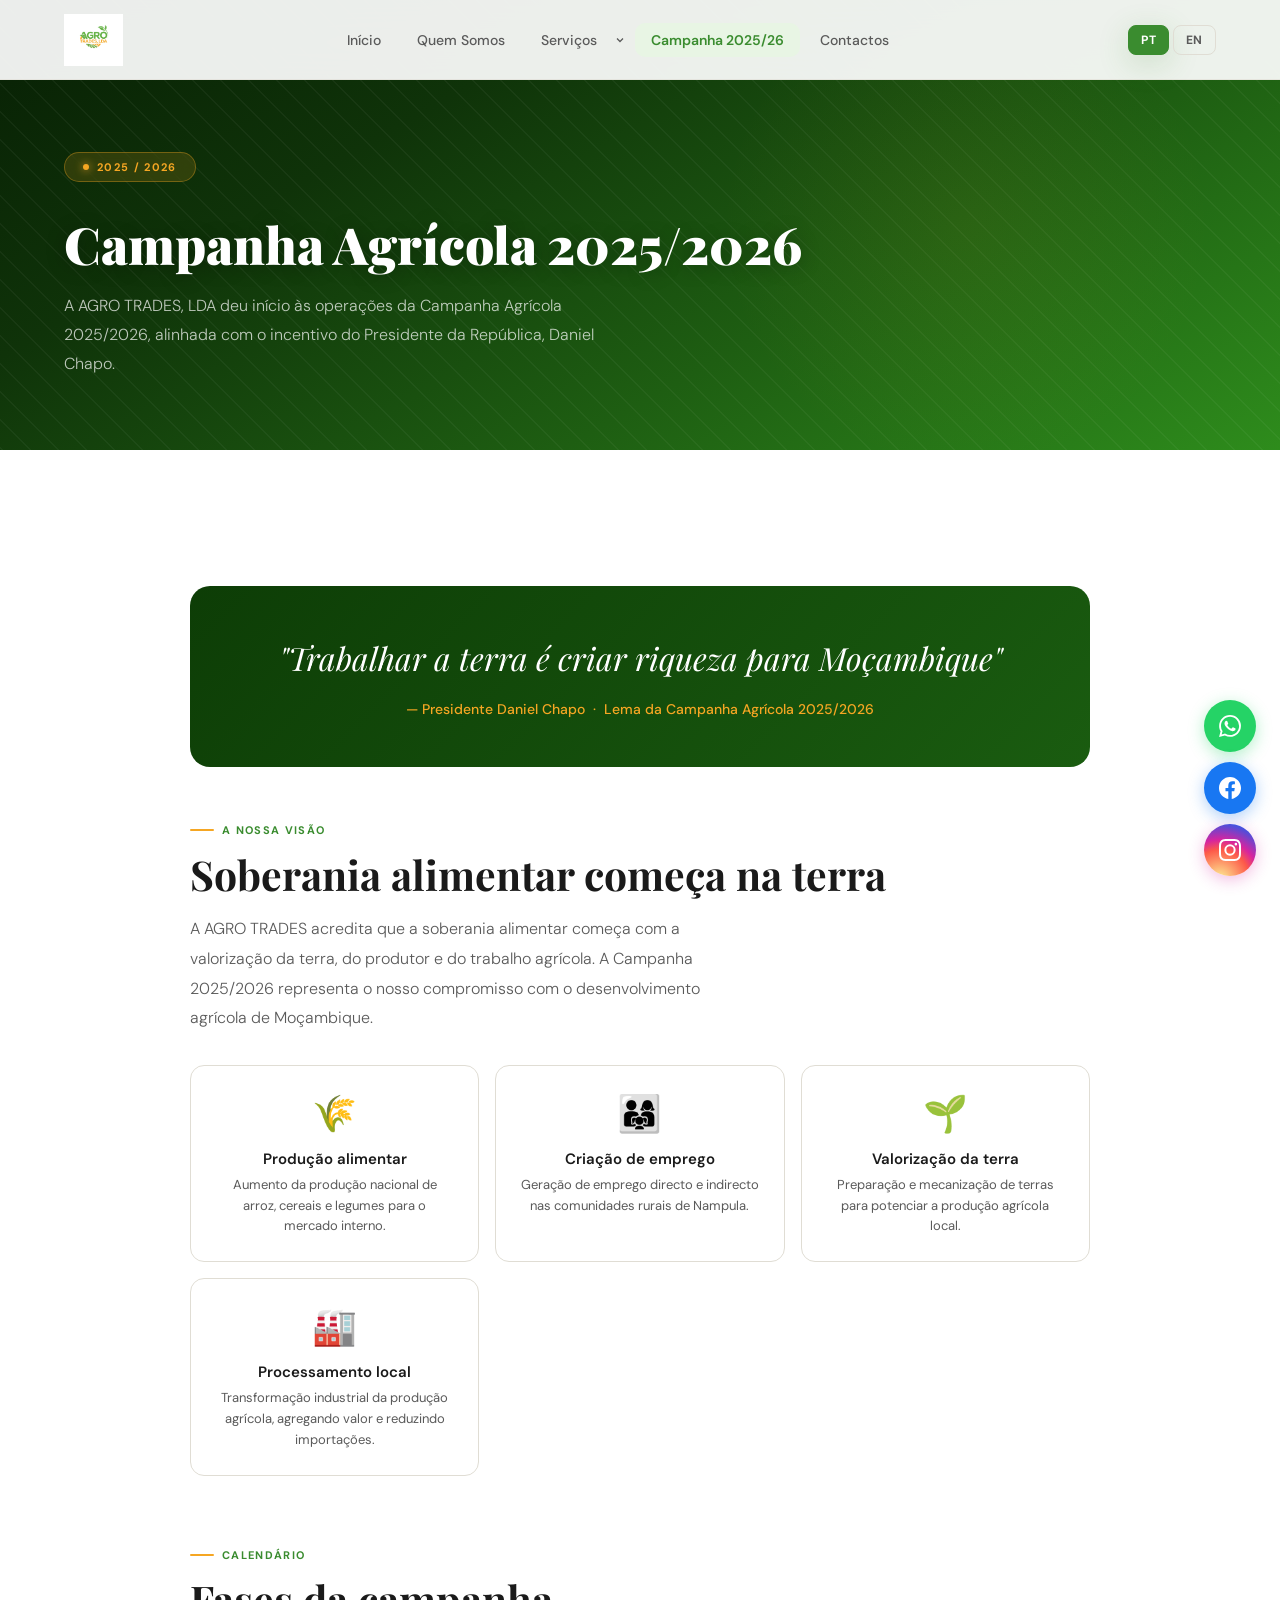
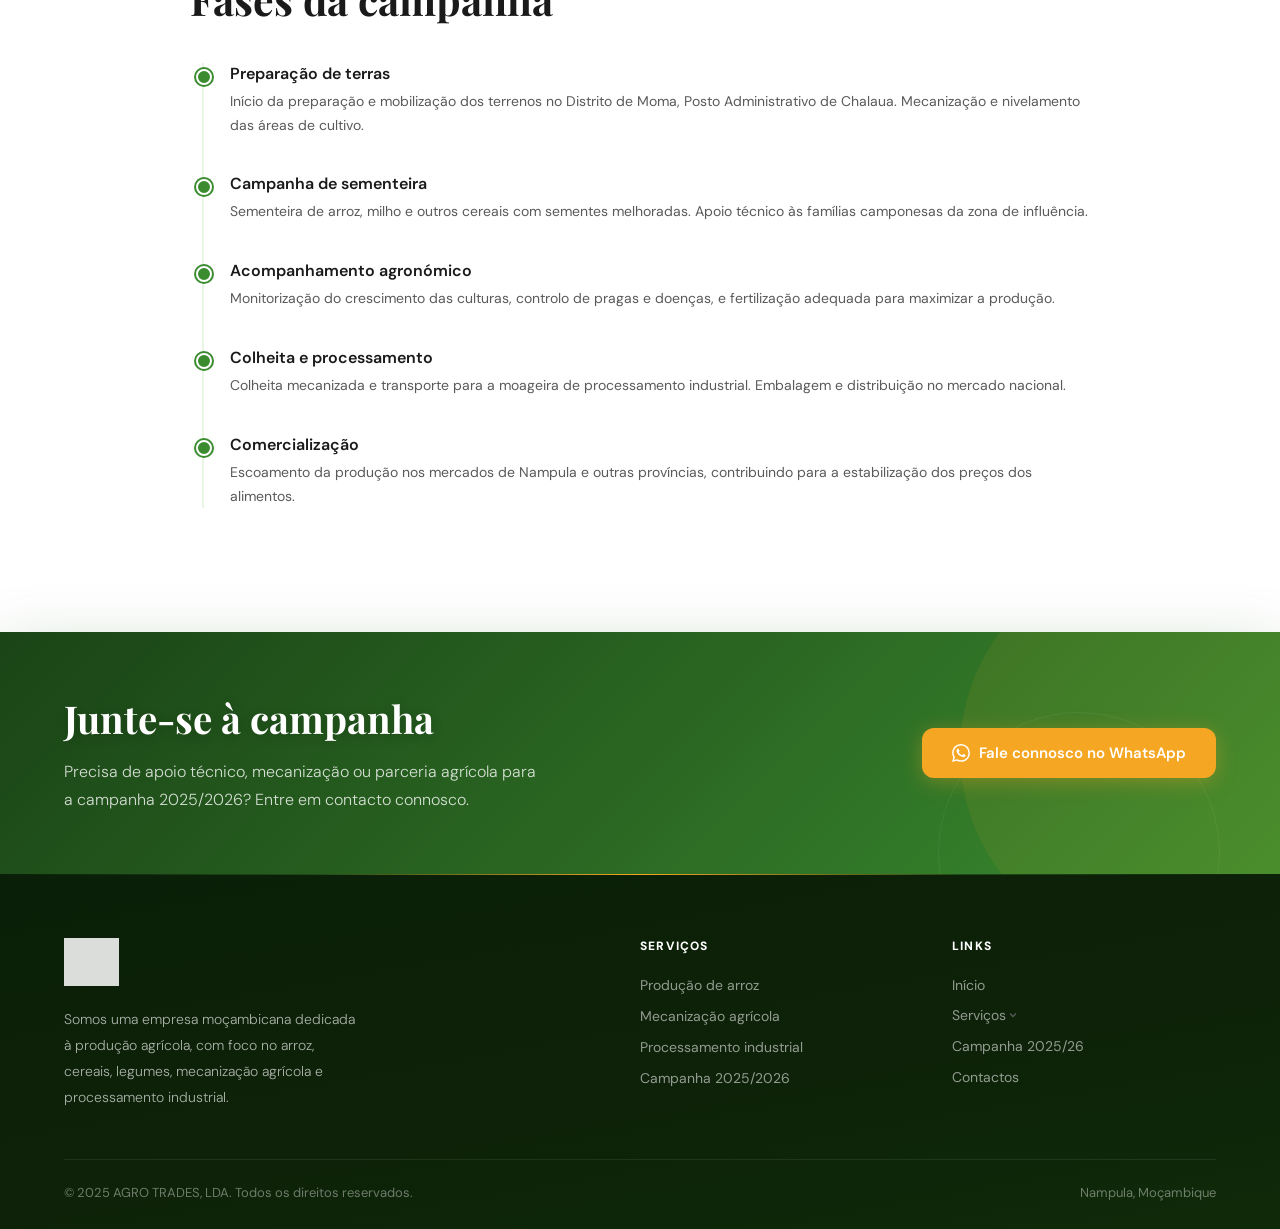
==== commit 2f801178: "Update navigation: implement dropdown for services in multiple HTML files and enhance styling in CSS" ====
--- a/campanha.html
+++ b/campanha.html
@@ -31,7 +31,13 @@
   <ul class="nav-links">
     <li><a href="index.html" data-i18n="nav_home">Início</a></li>
     <li><a href="quem-somos.html" data-i18n="nav_about">Quem Somos</a></li>
-    <li><a href="servicos.html" data-i18n="nav_services">Serviços</a></li>
+    <li class="nav-has-dropdown">
+    <a href="servicos.html" data-i18n="nav_services">Serviços</a>
+    <button class="dropdown-toggle" aria-label="Expandir serviços" onclick="toggleDropdown(this)">
+      <svg width="12" height="12" viewBox="0 0 24 24" fill="none" stroke="currentColor" stroke-width="2.5"><path d="M6 9l6 6 6-6"/></svg>
+    </button>
+    <ul class="nav-dropdown" id="services-dropdown"></ul>
+  </li>
     <li><a href="campanha.html" class="active" data-i18n="nav_campaign">Campanha 2025/26</a></li>
     <li><a href="contactos.html" data-i18n="nav_contact">Contactos</a></li>
   </ul>
@@ -145,7 +151,13 @@
       <h4 data-i18n="footer_links">Links</h4>
       <ul>
         <li><a href="index.html" data-i18n="nav_home">Início</a></li>
-        <li><a href="servicos.html" data-i18n="nav_services">Serviços</a></li>
+        <li class="nav-has-dropdown">
+    <a href="servicos.html" data-i18n="nav_services">Serviços</a>
+    <button class="dropdown-toggle" aria-label="Expandir serviços" onclick="toggleDropdown(this)">
+      <svg width="12" height="12" viewBox="0 0 24 24" fill="none" stroke="currentColor" stroke-width="2.5"><path d="M6 9l6 6 6-6"/></svg>
+    </button>
+    <ul class="nav-dropdown" id="services-dropdown"></ul>
+  </li>
         <li><a href="campanha.html" data-i18n="nav_campaign">Campanha</a></li>
         <li><a href="contactos.html" data-i18n="nav_contact">Contactos</a></li>
       </ul>
--- a/css/style.css
+++ b/css/style.css
@@ -21,6 +21,18 @@
   --shadow-green: 0 8px 32px rgba(58,140,47,0.2);
   --nav-h: 80px;
   --radius: 20px;
+  --px: clamp(20px, 5vw, 80px);
+}
+
+/* ── CONTAINER ── */
+.container {
+  max-width: 1320px;
+  margin: 0 auto;
+  padding: 0 var(--px);
+  width: 100%;
+}
+.container--narrow {
+  max-width: 720px;
 }
 
 * { margin: 0; padding: 0; box-sizing: border-box; }
@@ -42,7 +54,7 @@
   -webkit-backdrop-filter: blur(20px);
   border-bottom: 1px solid rgba(224,221,212,0.6);
   display: flex; align-items: center; justify-content: space-between;
-  padding: 0 5%;
+  padding: 0 var(--px);
   transition: box-shadow 0.3s;
 }
 
@@ -64,6 +76,76 @@
 .nav-links a.active {
   color: var(--green); background: var(--green-light); font-weight: 600;
 }
+
+/* ── NAV DROPDOWN ── */
+.nav-has-dropdown {
+  position: relative;
+  display: flex; align-items: center; gap: 2px;
+}
+.nav-has-dropdown > a { flex-shrink: 0; }
+
+.dropdown-toggle {
+  background: none; border: none; cursor: pointer; padding: 4px 5px;
+  border-radius: 6px; display: flex; align-items: center; justify-content: center;
+  color: var(--text-muted); transition: all 0.2s;
+  margin-left: -6px;
+}
+.dropdown-toggle:hover { background: var(--green-light); color: var(--green); }
+.nav-has-dropdown:hover .dropdown-toggle,
+.nav-has-dropdown.open .dropdown-toggle { color: var(--green); }
+.nav-has-dropdown.open .dropdown-toggle svg,
+.nav-has-dropdown:hover .dropdown-toggle svg { transform: rotate(180deg); }
+.dropdown-toggle svg { transition: transform 0.25s ease; }
+
+.nav-dropdown {
+  position: absolute; top: calc(100% + 12px); left: -12px;
+  background: white; border: 1px solid var(--border);
+  border-radius: 16px; padding: 8px; padding-bottom: 6px;
+  min-width: 260px; list-style: none;
+  box-shadow: 0 12px 40px rgba(0,0,0,0.12), 0 2px 8px rgba(0,0,0,0.06);
+  opacity: 0; visibility: hidden; pointer-events: none;
+  transform: translateY(-6px);
+  transition: opacity 0.2s ease, transform 0.2s ease, visibility 0.2s;
+  z-index: 300;
+}
+/* Arrow pointer */
+.nav-dropdown::before {
+  content: '';
+  position: absolute; top: -6px; left: 22px;
+  width: 12px; height: 12px;
+  background: white; border: 1px solid var(--border);
+  border-bottom: none; border-right: none;
+  transform: rotate(45deg);
+}
+.nav-has-dropdown:hover .nav-dropdown,
+.nav-has-dropdown.open .nav-dropdown {
+  opacity: 1; visibility: visible; pointer-events: all;
+  transform: translateY(0);
+}
+.nav-dropdown li { list-style: none; }
+.nav-dropdown li a {
+  display: flex; align-items: center; gap: 10px;
+  padding: 9px 14px; border-radius: 10px;
+  font-size: 13px; font-weight: 500; color: var(--text);
+  text-decoration: none; transition: all 0.15s;
+  white-space: nowrap; overflow: hidden; text-overflow: ellipsis;
+}
+.nav-dropdown li a .dd-num {
+  font-size: 10px; font-weight: 800; color: var(--text-muted);
+  min-width: 18px; opacity: 0.5;
+}
+.nav-dropdown li a:hover {
+  background: var(--green-light); color: var(--green);
+}
+.nav-dropdown li a:hover .dd-num { opacity: 1; color: var(--green); }
+.nav-dropdown .dd-divider {
+  height: 1px; background: var(--border); margin: 6px 8px;
+}
+.nav-dropdown .dd-all a {
+  color: var(--green); font-weight: 700; font-size: 13px;
+  justify-content: center;
+}
+.nav-dropdown .dd-all a:hover { background: var(--green); color: white; }
 
 .lang-switcher { display: flex; gap: 4px; margin-left: 16px; }
 .lang-btn {
@@ -94,7 +176,7 @@
 .hero {
   min-height: 100vh;
   display: flex; align-items: center;
-  padding: var(--nav-h) 5% 0;
+  padding: var(--nav-h) var(--px) 0;
   position: relative; overflow: hidden;
   background: linear-gradient(145deg, #071f04 0%, #0f3309 25%, #1a5210 55%, #2a7a1a 80%, #3d9e28 100%);
 }
@@ -218,7 +300,7 @@
 .stats-bar {
   background: white;
   border-bottom: 1px solid var(--border);
-  padding: 0 5%;
+  padding: 0 var(--px);
   display: grid; grid-template-columns: repeat(auto-fit, minmax(160px, 1fr));
 }
 .stat-item {
@@ -245,7 +327,7 @@
 }
 
 /* ── SECTIONS ── */
-section { padding: 88px 5%; }
+section { padding: 88px var(--px); }
 
 .section-tag {
   display: inline-flex; align-items: center; gap: 8px;
@@ -403,6 +485,94 @@
 .btn-saiba-mais:hover { gap: 10px; color: var(--green-dark); }
 .btn-saiba-mais:hover::after { transform: scaleX(1); }
 
+/* ── SERVICE CARD WITH IMAGE ── */
+.service-card.sc-img {
+  padding: 0; overflow: hidden;
+}
+.sc-banner {
+  width: 100%; height: 200px; overflow: hidden; position: relative; flex-shrink: 0;
+}
+.sc-banner-img {
+  width: 100%; height: 100%; object-fit: cover; display: block;
+  transition: transform 0.5s ease;
+}
+.service-card.sc-img:hover .sc-banner-img { transform: scale(1.05); }
+.sc-banner-placeholder {
+  width: 100%; height: 100%;
+  display: flex; align-items: center; justify-content: center;
+  position: relative; overflow: hidden;
+}
+.sc-banner-placeholder::after {
+  content: '';
+  position: absolute; inset: 0;
+  background: repeating-linear-gradient(45deg, rgba(255,255,255,0.03) 0, rgba(255,255,255,0.03) 1px, transparent 0, transparent 50%);
+  background-size: 20px 20px;
+}
+.sc-num {
+  font-family: 'Playfair Display', serif;
+  font-size: 5rem; font-weight: 900; color: rgba(255,255,255,0.15);
+  line-height: 1; position: relative; z-index: 1;
+  user-select: none;
+}
+.sc-body {
+  padding: 24px 28px 28px; display: flex; flex-direction: column; flex: 1;
+}
+.sc-body h3 { font-size: 16px; font-weight: 700; margin-bottom: 10px; line-height: 1.35; }
+.sc-body p {
+  font-size: 14px; color: var(--text-muted); line-height: 1.75; flex: 1;
+  display: -webkit-box; -webkit-line-clamp: 3; -webkit-box-orient: vertical; overflow: hidden;
+}
+
+/* ── SERVICE DETAIL HERO (sd-hero replaces page-hero on servico.html) ── */
+.sd-hero {
+  min-height: 420px;
+  padding: calc(var(--nav-h) + 56px) var(--px) 64px;
+  position: relative; overflow: hidden;
+  display: flex; align-items: flex-end;
+  background: linear-gradient(145deg, #0f3a08, #2a7a1a);
+}
+.sd-hero.has-image { background-size: cover; background-position: center; }
+.sd-hero-overlay {
+  position: absolute; inset: 0;
+  background: linear-gradient(to top, rgba(0,0,0,0.75) 0%, rgba(0,0,0,0.2) 60%, transparent 100%);
+}
+.sd-hero .sd-num {
+  position: absolute; right: 5%; top: 50%; transform: translateY(-50%);
+  font-family: 'Playfair Display', serif;
+  font-size: 14rem; font-weight: 900; color: rgba(255,255,255,0.06);
+  line-height: 1; pointer-events: none; user-select: none;
+}
+.sd-hero-content { position: relative; z-index: 2; max-width: 720px; }
+.sd-hero h1 {
+  font-family: 'Playfair Display', serif;
+  font-size: clamp(2rem, 4.5vw, 3.2rem);
+  color: white; font-weight: 900; margin-bottom: 14px;
+  text-shadow: 0 2px 20px rgba(0,0,0,0.4);
+}
+.sd-hero p { color: rgba(255,255,255,0.8); font-size: 17px; line-height: 1.8; font-weight: 300; }
+
+/* ── SERVICE GALLERY ── */
+.sd-gallery-title {
+  font-family: 'Playfair Display', serif;
+  font-size: 1.6rem; font-weight: 700; margin-bottom: 24px;
+  padding-top: 48px; border-top: 1px solid var(--border);
+}
+.sd-gallery-grid {
+  display: grid; grid-template-columns: repeat(auto-fill, minmax(260px, 1fr));
+  gap: 16px;
+}
+.sd-gallery-item {
+  display: block; overflow: hidden; border-radius: 14px;
+  border: 1px solid var(--border); aspect-ratio: 4/3;
+  transition: all 0.3s;
+}
+.sd-gallery-item:hover { transform: scale(1.02); box-shadow: var(--shadow-md); }
+.sd-gallery-item img {
+  width: 100%; height: 100%; object-fit: cover; display: block;
+  transition: transform 0.4s ease;
+}
+.sd-gallery-item:hover img { transform: scale(1.06); }
+
 /* ── SERVICE DETAIL PAGE ── */
 .sd-body {
   display: grid; grid-template-columns: 1fr 380px;
@@ -458,7 +628,7 @@
 /* ── CAMPANHA BANNER ── */
 .campanha-banner {
   background: linear-gradient(135deg, var(--green-deeper) 0%, var(--green-dark) 50%, var(--green) 100%);
-  border-radius: 24px; padding: 60px 64px; margin: 0 5%;
+  border-radius: 24px; padding: 60px 64px; margin: 0 var(--px);
   display: flex; align-items: center; justify-content: space-between;
   gap: 40px; flex-wrap: wrap;
   position: relative; overflow: hidden;
@@ -577,7 +747,7 @@
 footer {
   background: linear-gradient(170deg, #0a1f07, #0d2208 60%, #0f2a09);
   color: rgba(255,255,255,0.65);
-  padding: 64px 5% 28px;
+  padding: 64px var(--px) 28px;
   position: relative; overflow: hidden;
 }
 footer::before {
@@ -616,7 +786,7 @@
 
 /* ── PAGE HERO (inner pages) ── */
 .page-hero {
-  padding: calc(var(--nav-h) + 72px) 5% 72px;
+  padding: calc(var(--nav-h) + 72px) var(--px) 72px;
   background: linear-gradient(150deg, #071f04 0%, #0f3309 30%, #1e5e12 65%, #2e8c1c 100%);
   position: relative; overflow: hidden;
 }
@@ -661,6 +831,204 @@
 .fade-up   { animation: fadeUp 0.75s ease both; }
 .fade-up-2 { animation: fadeUp 0.75s 0.15s ease both; }
 .fade-up-3 { animation: fadeUp 0.75s 0.3s ease both; }
+
+/* ── ABOUT INLINE STATS ── */
+.about-stats {
+  display: grid; grid-template-columns: repeat(4, 1fr);
+  gap: 1px; margin-top: 32px;
+  background: var(--border); border-radius: 16px; overflow: hidden;
+  border: 1px solid var(--border);
+}
+.about-stat-item {
+  background: var(--off-white); padding: 18px 12px; text-align: center;
+  transition: background 0.2s;
+}
+.about-stat-item:hover { background: var(--green-light); }
+.about-stat-num {
+  font-family: 'Playfair Display', serif;
+  font-size: 1.8rem; font-weight: 900;
+  background: linear-gradient(135deg, var(--green), var(--green-dark));
+  -webkit-background-clip: text; -webkit-text-fill-color: transparent;
+  background-clip: text; display: block; line-height: 1; margin-bottom: 4px;
+}
+.about-stat-label {
+  font-size: 10px; font-weight: 700; color: var(--text-muted);
+  letter-spacing: 0.06em; text-transform: uppercase; line-height: 1.3;
+}
+
+/* ── QUEM SOMOS STATS ── */
+.qs-stats-grid {
+  display: grid; grid-template-columns: repeat(auto-fit, minmax(220px, 1fr));
+  gap: 20px;
+}
+.qs-stat-card {
+  background: white; border: 1px solid var(--border);
+  border-radius: var(--radius); padding: 32px 28px;
+  text-align: center; transition: all 0.3s;
+  box-shadow: var(--shadow-sm); position: relative; overflow: hidden;
+}
+.qs-stat-card::before {
+  content: '';
+  position: absolute; top: 0; left: 0; right: 0; height: 3px;
+  background: linear-gradient(90deg, var(--green), var(--orange));
+}
+.qs-stat-card:hover { transform: translateY(-4px); box-shadow: var(--shadow-md); }
+.qs-stat-num {
+  font-family: 'Playfair Display', serif;
+  font-size: 3rem; font-weight: 900;
+  background: linear-gradient(135deg, var(--green), var(--green-dark));
+  -webkit-background-clip: text; -webkit-text-fill-color: transparent;
+  background-clip: text; display: block; line-height: 1; margin-bottom: 8px;
+}
+.qs-stat-label {
+  font-size: 11px; font-weight: 800; color: var(--green-dark);
+  letter-spacing: 0.1em; text-transform: uppercase; margin-bottom: 12px; display: block;
+}
+.qs-stat-desc {
+  font-size: 13px; color: var(--text-muted); line-height: 1.7; font-weight: 300;
+}
+
+/* ── MISSÃO & VALORES ── */
+.mv-grid {
+  display: grid; grid-template-columns: repeat(3, 1fr);
+  gap: 20px;
+}
+.mv-card {
+  background: var(--off-white); border: 1px solid var(--border);
+  border-radius: var(--radius); padding: 32px 28px;
+  transition: all 0.3s;
+}
+.mv-card--mission {
+  background: linear-gradient(135deg, var(--green-light), #d4edcc);
+  border-color: var(--green-mid);
+}
+.mv-card--vision {
+  background: linear-gradient(135deg, var(--orange-light), #fdecd0);
+  border-color: rgba(245,166,35,0.3);
+}
+.mv-card:hover { transform: translateY(-3px); box-shadow: var(--shadow-md); }
+.mv-icon { font-size: 32px; margin-bottom: 16px; }
+.mv-card h3 {
+  font-size: 15px; font-weight: 700; margin-bottom: 10px; color: var(--text);
+}
+.mv-card p { font-size: 14px; color: var(--text-muted); line-height: 1.75; font-weight: 300; }
+
+/* ── TEAM ── */
+.team-grid {
+  display: grid;
+  grid-template-columns: repeat(3, 1fr);
+  gap: 20px;
+}
+.team-card--featured {
+  grid-column: span 3;
+  display: flex; gap: 32px; align-items: flex-start;
+  background: white; border: 1px solid var(--border);
+  border-radius: var(--radius); padding: 40px;
+  box-shadow: var(--shadow-md);
+  position: relative; overflow: hidden;
+}
+.team-card--featured::before {
+  content: '';
+  position: absolute; top: 0; left: 0; right: 0; height: 4px;
+  background: linear-gradient(90deg, var(--green), var(--orange));
+}
+.team-card {
+  background: white; border: 1px solid var(--border);
+  border-radius: var(--radius); padding: 32px 28px;
+  text-align: center; transition: all 0.3s;
+  box-shadow: var(--shadow-sm); display: flex; flex-direction: column;
+  align-items: center;
+}
+.team-card:not(.team-card--featured):not(.team-card--join):hover {
+  transform: translateY(-4px); box-shadow: var(--shadow-md);
+  border-color: var(--green-mid);
+}
+.team-avatar {
+  width: 72px; height: 72px; border-radius: 50%;
+  display: flex; align-items: center; justify-content: center;
+  color: white; font-weight: 800; font-size: 22px;
+  margin-bottom: 16px; flex-shrink: 0;
+  box-shadow: 0 4px 16px rgba(0,0,0,0.15);
+}
+.team-card--featured .team-avatar {
+  width: 88px; height: 88px; font-size: 26px; margin-bottom: 0;
+}
+.team-info { flex: 1; }
+.team-card h3 { font-size: 17px; font-weight: 700; margin-bottom: 4px; }
+.team-card--featured h3 { font-size: 20px; }
+.team-role {
+  display: inline-block; font-size: 11px; font-weight: 700;
+  color: var(--green); text-transform: uppercase; letter-spacing: 0.08em;
+  margin-bottom: 4px;
+}
+.team-role-full {
+  display: block; font-size: 13px; color: var(--text-muted);
+  font-weight: 500; margin-bottom: 14px;
+}
+.team-card p, .team-info p {
+  font-size: 14px; color: var(--text-muted); line-height: 1.75;
+  font-weight: 300; margin-top: 12px;
+}
+.team-tags {
+  display: flex; flex-wrap: wrap; gap: 6px; margin-top: 16px;
+}
+.team-card--featured .team-tags { margin-top: 14px; }
+.team-tags span {
+  font-size: 11px; font-weight: 600; padding: 4px 12px;
+  border-radius: 100px; background: var(--green-light);
+  color: var(--green-dark); border: 1px solid var(--green-mid);
+}
+.team-card--join {
+  border: 2px dashed var(--border); background: transparent;
+  justify-content: center;
+}
+.team-card--join:hover { border-color: var(--green); background: var(--green-light); }
+.team-join-icon {
+  font-size: 32px; margin-bottom: 12px;
+  width: 64px; height: 64px; border-radius: 50%;
+  background: var(--green-light); border: 2px solid var(--green-mid);
+  display: flex; align-items: center; justify-content: center;
+}
+.team-card--join h3 { font-size: 16px; font-weight: 700; margin-bottom: 8px; }
+.team-card--join p { font-size: 14px; color: var(--text-muted); line-height: 1.7; }
+
+/* ── SOCIAL FLOAT STACK ── */
+.social-float {
+  position: fixed; bottom: 24px; right: 24px;
+  display: flex; flex-direction: column; gap: 10px;
+  z-index: 200;
+}
+.social-float-btn {
+  width: 52px; height: 52px; border-radius: 50%;
+  display: flex; align-items: center; justify-content: center;
+  text-decoration: none; transition: all 0.25s;
+  box-shadow: 0 4px 16px rgba(0,0,0,0.2);
+}
+.social-float-btn:hover { transform: scale(1.12) translateX(-4px); }
+.sf-wa  { background: #25D366; color: white; box-shadow: 0 4px 16px rgba(37,211,102,0.35); }
+.sf-fb  { background: #1877F2; color: white; box-shadow: 0 4px 16px rgba(24,119,242,0.35); }
+.sf-ig  {
+  background: radial-gradient(circle at 30% 107%, #fdf497 0%, #fd5949 45%, #d6249f 60%, #285AEB 90%);
+  color: white; box-shadow: 0 4px 16px rgba(214,36,159,0.3);
+}
+
+/* ── FOOTER SOCIAL ── */
+.footer-social {
+  display: flex; gap: 10px; margin-top: 20px;
+}
+.footer-social-btn {
+  width: 38px; height: 38px; border-radius: 50%;
+  display: flex; align-items: center; justify-content: center;
+  text-decoration: none; transition: all 0.2s;
+  opacity: 0.7;
+}
+.footer-social-btn:hover { opacity: 1; transform: translateY(-2px); }
+.footer-social-wa { background: #25D366; color: white; }
+.footer-social-fb { background: #1877F2; color: white; }
+.footer-social-ig {
+  background: radial-gradient(circle at 30% 107%, #fdf497 0%, #fd5949 45%, #d6249f 60%, #285AEB 90%);
+  color: white;
+}
 
 /* ── MOBILE ── */
 @media (max-width: 768px) {
@@ -679,16 +1047,36 @@
     background: white;
   }
   .nav-menu-btn { display: flex; }
+
+  /* Mobile dropdown */
+  .nav-has-dropdown { flex-wrap: wrap; }
+  .nav-has-dropdown > a { flex: 1; }
+  .nav-dropdown {
+    position: static; opacity: 1; visibility: visible;
+    pointer-events: all; transform: none;
+    box-shadow: none; border: none; border-radius: 0;
+    background: var(--green-light); padding: 4px 8px;
+    margin-top: 4px; width: 100%;
+    max-height: 0; overflow: hidden;
+    transition: max-height 0.3s ease, padding 0.3s ease;
+    padding: 0 8px;
+  }
+  .nav-dropdown::before { display: none; }
+  .nav-has-dropdown.open .nav-dropdown {
+    max-height: 400px; padding: 4px 8px 8px;
+  }
+  .nav-dropdown li a { padding: 8px 12px; font-size: 13px; }
+  .dropdown-toggle { padding: 6px 8px; }
   .about-grid, .contact-grid, .locations-grid, .footer-grid {
     grid-template-columns: 1fr;
   }
-  .campanha-banner { padding: 36px 28px; margin: 0 4%; }
-  .hero { min-height: auto; padding: calc(var(--nav-h) + 48px) 5% 64px; }
+  .campanha-banner { padding: 36px 28px; margin: 0 var(--px); }
+  .hero { min-height: auto; padding: calc(var(--nav-h) + 48px) var(--px) 64px; }
   .stats-bar { grid-template-columns: repeat(2, 1fr); }
   .stat-item:nth-child(2) { border-right: none; }
   .stat-item { border-bottom: 1px solid var(--border); }
   .stat-item:nth-child(3), .stat-item:nth-child(4) { border-bottom: none; }
-  section { padding: 64px 5%; }
+  section { padding: 64px var(--px); }
   .sd-body { grid-template-columns: 1fr; }
   .sd-highlights-box { position: static; }
   .about-card { padding: 32px 28px; }
@@ -699,4 +1087,19 @@
   .services-grid { grid-template-columns: 1fr; }
   .hero h1 { font-size: 2.2rem; }
   .footer-grid { gap: 32px; }
-}
+  .about-stats { grid-template-columns: repeat(2, 1fr); }
+  .mv-grid { grid-template-columns: 1fr; }
+  .team-grid { grid-template-columns: 1fr; }
+  .team-card--featured { grid-column: span 1; flex-direction: column; }
+  .qs-stats-grid { grid-template-columns: repeat(2, 1fr); }
+  .social-float-btn { width: 46px; height: 46px; }
+}
+
+@media (max-width: 768px) {
+  .about-stats { grid-template-columns: repeat(2, 1fr); }
+  .mv-grid { grid-template-columns: repeat(2, 1fr); }
+  .team-grid { grid-template-columns: 1fr; }
+  .team-card--featured { grid-column: span 1; flex-direction: column; align-items: center; text-align: center; }
+  .team-card--featured .team-avatar { margin-bottom: 16px; }
+  .team-card--featured .team-tags { justify-content: center; }
+}
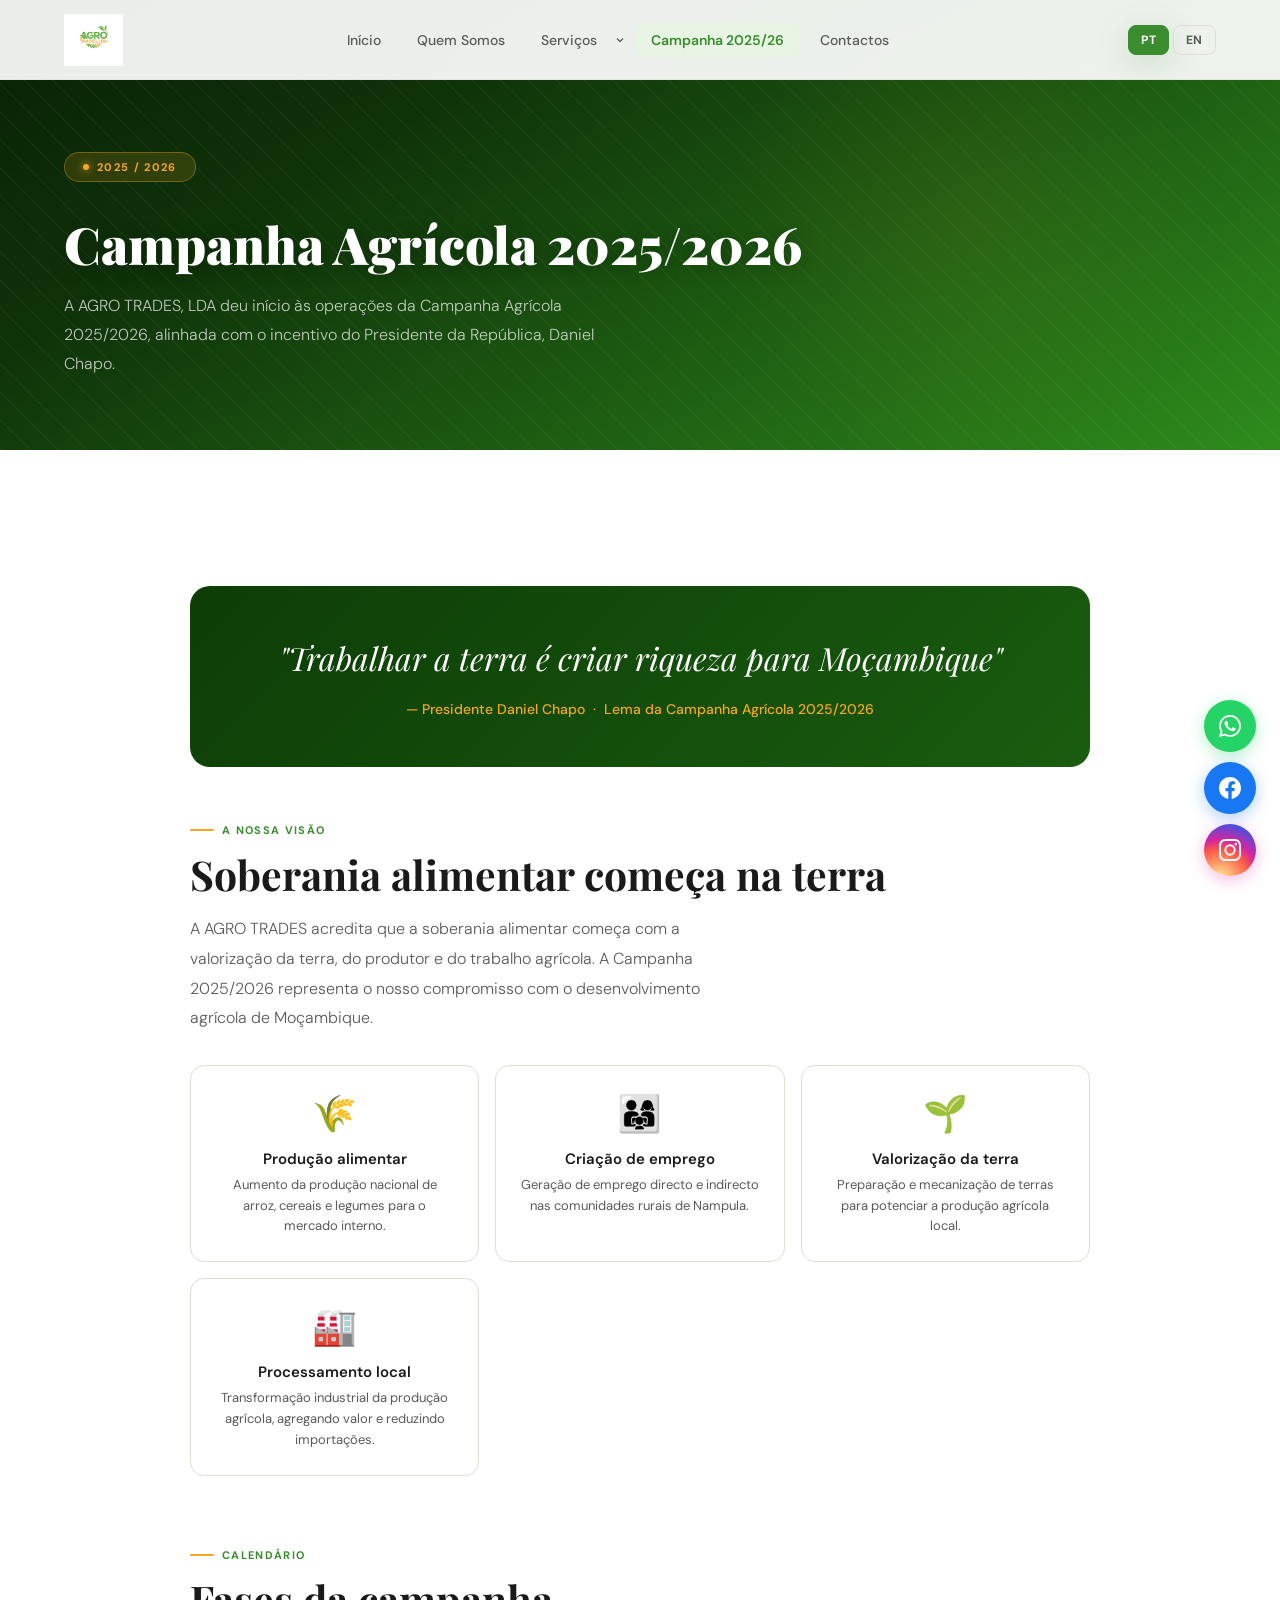
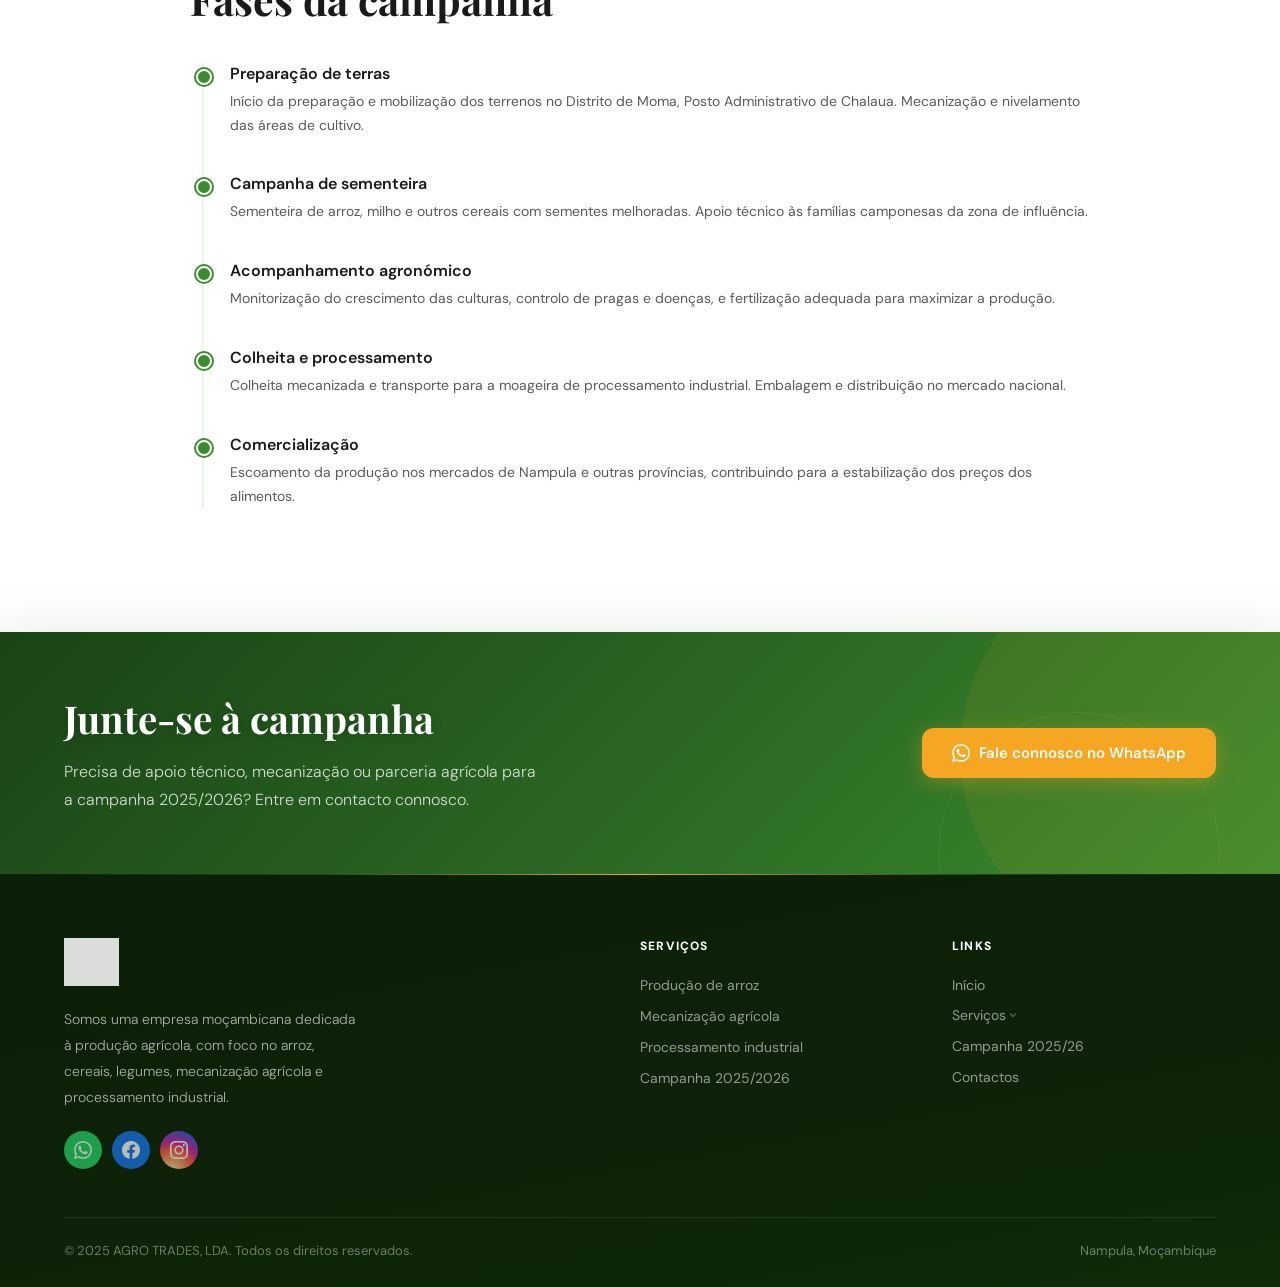
==== commit e367a47e: "Update footer: add social media links for enhanced connectivity" ====
--- a/campanha.html
+++ b/campanha.html
@@ -137,6 +137,17 @@
     <div>
       <div class="footer-logo"><img src="images/logo.jpeg" alt="AGRO TRADES LDA"/></div>
       <p class="footer-desc" data-i18n="hero_p">Somos uma empresa moçambicana dedicada à produção agrícola.</p>
+      <div class="footer-social">
+        <a href="https://wa.me/258841031220" target="_blank" rel="noopener" aria-label="WhatsApp" class="footer-social-btn footer-social-wa">
+          <svg width="18" height="18" viewBox="0 0 24 24" fill="currentColor"><path d="M17.472 14.382c-.297-.149-1.758-.867-2.03-.967-.273-.099-.471-.148-.67.15-.197.297-.767.966-.94 1.164-.173.199-.347.223-.644.075-.297-.15-1.255-.463-2.39-1.475-.883-.788-1.48-1.761-1.653-2.059-.173-.297-.018-.458.13-.606.134-.133.298-.347.446-.52.149-.174.198-.298.298-.497.099-.198.05-.371-.025-.52-.075-.149-.669-1.612-.916-2.207-.242-.579-.487-.5-.669-.51-.173-.008-.371-.01-.57-.01-.198 0-.52.074-.792.372-.272.297-1.04 1.016-1.04 2.479 0 1.462 1.065 2.875 1.213 3.074.149.198 2.096 3.2 5.077 4.487.709.306 1.262.489 1.694.625.712.227 1.36.195 1.871.118.571-.085 1.758-.719 2.006-1.413.248-.694.248-1.289.173-1.413-.074-.124-.272-.198-.57-.347m-5.421 7.403h-.004a9.87 9.87 0 01-5.031-1.378l-.361-.214-3.741.982.998-3.648-.235-.374a9.86 9.86 0 01-1.51-5.26c.001-5.45 4.436-9.884 9.888-9.884 2.64 0 5.122 1.03 6.988 2.898a9.825 9.825 0 012.893 6.994c-.003 5.45-4.437 9.884-9.885 9.884m8.413-18.297A11.815 11.815 0 0012.05 0C5.495 0 .16 5.335.157 11.892c0 2.096.547 4.142 1.588 5.945L.057 24l6.305-1.654a11.882 11.882 0 005.683 1.448h.005c6.554 0 11.89-5.335 11.893-11.893a11.821 11.821 0 00-3.48-8.413z"/></svg>
+        </a>
+        <a href="https://facebook.com/agrotrades" target="_blank" rel="noopener" aria-label="Facebook" class="footer-social-btn footer-social-fb">
+          <svg width="18" height="18" viewBox="0 0 24 24" fill="currentColor"><path d="M24 12.073c0-6.627-5.373-12-12-12s-12 5.373-12 12c0 5.99 4.388 10.954 10.125 11.854v-8.385H7.078v-3.47h3.047V9.43c0-3.007 1.792-4.669 4.533-4.669 1.312 0 2.686.235 2.686.235v2.953H15.83c-1.491 0-1.956.925-1.956 1.874v2.25h3.328l-.532 3.47h-2.796v8.385C19.612 23.027 24 18.062 24 12.073z"/></svg>
+        </a>
+        <a href="https://instagram.com/agrotrades" target="_blank" rel="noopener" aria-label="Instagram" class="footer-social-btn footer-social-ig">
+          <svg width="18" height="18" viewBox="0 0 24 24" fill="currentColor"><path d="M12 2.163c3.204 0 3.584.012 4.85.07 3.252.148 4.771 1.691 4.919 4.919.058 1.265.069 1.645.069 4.849 0 3.205-.012 3.584-.069 4.849-.149 3.225-1.664 4.771-4.919 4.919-1.266.058-1.644.07-4.85.07-3.204 0-3.584-.012-4.849-.07-3.26-.149-4.771-1.699-4.919-4.92-.058-1.265-.07-1.644-.07-4.849 0-3.204.013-3.583.07-4.849.149-3.227 1.664-4.771 4.919-4.919 1.266-.057 1.645-.069 4.849-.069zM12 0C8.741 0 8.333.014 7.053.072 2.695.272.273 2.69.073 7.052.014 8.333 0 8.741 0 12c0 3.259.014 3.668.072 4.948.2 4.358 2.618 6.78 6.98 6.98C8.333 23.986 8.741 24 12 24c3.259 0 3.668-.014 4.948-.072 4.354-.2 6.782-2.618 6.979-6.98.059-1.28.073-1.689.073-4.948 0-3.259-.014-3.667-.072-4.947-.196-4.354-2.617-6.78-6.979-6.98C15.668.014 15.259 0 12 0zm0 5.838a6.162 6.162 0 100 12.324 6.162 6.162 0 000-12.324zM12 16a4 4 0 110-8 4 4 0 010 8zm6.406-11.845a1.44 1.44 0 100 2.881 1.44 1.44 0 000-2.881z"/></svg>
+        </a>
+      </div>
     </div>
     <div>
       <h4 data-i18n="footer_services">Serviços</h4>
--- a/css/style.css
+++ b/css/style.css
@@ -100,18 +100,18 @@
 .nav-dropdown {
   position: absolute; top: calc(100% + 12px); left: -12px;
   background: white; border: 1px solid var(--border);
-  border-radius: 16px; padding: 8px; padding-bottom: 6px;
-  min-width: 260px; list-style: none;
-  box-shadow: 0 12px 40px rgba(0,0,0,0.12), 0 2px 8px rgba(0,0,0,0.06);
+  border-radius: 18px; padding: 8px;
+  width: 300px; list-style: none;
+  box-shadow: 0 16px 48px rgba(0,0,0,0.14), 0 2px 8px rgba(0,0,0,0.06);
   opacity: 0; visibility: hidden; pointer-events: none;
-  transform: translateY(-6px);
-  transition: opacity 0.2s ease, transform 0.2s ease, visibility 0.2s;
+  transform: translateY(-8px);
+  transition: opacity 0.22s ease, transform 0.22s ease, visibility 0.22s;
   z-index: 300;
 }
 /* Arrow pointer */
 .nav-dropdown::before {
   content: '';
-  position: absolute; top: -6px; left: 22px;
+  position: absolute; top: -6px; left: 26px;
   width: 12px; height: 12px;
   background: white; border: 1px solid var(--border);
   border-bottom: none; border-right: none;
@@ -122,28 +122,60 @@
   opacity: 1; visibility: visible; pointer-events: all;
   transform: translateY(0);
 }
+
+/* Scrollable items area */
+.dd-scroll {
+  max-height: 360px;
+  overflow-y: auto;
+  overflow-x: hidden;
+  scrollbar-width: thin;
+  scrollbar-color: var(--green-mid) transparent;
+}
+.dd-scroll::-webkit-scrollbar { width: 4px; }
+.dd-scroll::-webkit-scrollbar-track { background: transparent; }
+.dd-scroll::-webkit-scrollbar-thumb { background: var(--green-mid); border-radius: 4px; }
+
 .nav-dropdown li { list-style: none; }
 .nav-dropdown li a {
-  display: flex; align-items: center; gap: 10px;
-  padding: 9px 14px; border-radius: 10px;
+  display: flex; align-items: center; gap: 12px;
+  padding: 8px 10px; border-radius: 12px;
   font-size: 13px; font-weight: 500; color: var(--text);
   text-decoration: none; transition: all 0.15s;
+}
+.dd-thumb {
+  width: 48px; height: 40px; border-radius: 8px;
+  overflow: hidden; flex-shrink: 0;
+  background: var(--green-light);
+  display: flex; align-items: center; justify-content: center;
+}
+.dd-thumb img {
+  width: 100%; height: 100%; object-fit: cover; display: block;
+}
+.dd-thumb-placeholder {
+  width: 100%; height: 100%;
+  display: flex; align-items: center; justify-content: center;
+}
+.dd-item-text { flex: 1; min-width: 0; }
+.dd-item-text .dd-num {
+  display: block; font-size: 9px; font-weight: 800;
+  color: var(--text-muted); letter-spacing: 0.08em; margin-bottom: 1px;
+}
+.dd-item-text .dd-title {
+  display: block; font-size: 13px; font-weight: 600; color: var(--text);
   white-space: nowrap; overflow: hidden; text-overflow: ellipsis;
 }
-.nav-dropdown li a .dd-num {
-  font-size: 10px; font-weight: 800; color: var(--text-muted);
-  min-width: 18px; opacity: 0.5;
-}
 .nav-dropdown li a:hover {
-  background: var(--green-light); color: var(--green);
-}
-.nav-dropdown li a:hover .dd-num { opacity: 1; color: var(--green); }
+  background: var(--green-light);
+}
+.nav-dropdown li a:hover .dd-title { color: var(--green); }
+.nav-dropdown li a:hover .dd-num { color: var(--green); }
+
 .nav-dropdown .dd-divider {
-  height: 1px; background: var(--border); margin: 6px 8px;
+  height: 1px; background: var(--border); margin: 6px 4px;
 }
 .nav-dropdown .dd-all a {
-  color: var(--green); font-weight: 700; font-size: 13px;
-  justify-content: center;
+  justify-content: center; gap: 6px;
+  font-weight: 700; font-size: 13px; color: var(--green);
 }
 .nav-dropdown .dd-all a:hover { background: var(--green); color: white; }
 
@@ -916,81 +948,102 @@
 /* ── TEAM ── */
 .team-grid {
   display: grid;
-  grid-template-columns: repeat(3, 1fr);
-  gap: 20px;
-}
+  grid-template-columns: repeat(4, 1fr);
+  gap: 24px;
+}
+
+/* Featured card — full width */
 .team-card--featured {
-  grid-column: span 3;
-  display: flex; gap: 32px; align-items: flex-start;
+  grid-column: 1 / -1;
+  display: grid;
+  grid-template-columns: 280px 1fr;
+  align-items: stretch;
   background: white; border: 1px solid var(--border);
-  border-radius: var(--radius); padding: 40px;
+  border-radius: var(--radius);
   box-shadow: var(--shadow-md);
-  position: relative; overflow: hidden;
-}
-.team-card--featured::before {
-  content: '';
-  position: absolute; top: 0; left: 0; right: 0; height: 4px;
-  background: linear-gradient(90deg, var(--green), var(--orange));
-}
+  overflow: hidden;
+  transition: all 0.3s;
+}
+.team-card--featured:hover { box-shadow: var(--shadow-lg); transform: translateY(-3px); }
+
+/* Regular card */
 .team-card {
   background: white; border: 1px solid var(--border);
-  border-radius: var(--radius); padding: 32px 28px;
-  text-align: center; transition: all 0.3s;
+  border-radius: var(--radius);
   box-shadow: var(--shadow-sm); display: flex; flex-direction: column;
-  align-items: center;
-}
-.team-card:not(.team-card--featured):not(.team-card--join):hover {
-  transform: translateY(-4px); box-shadow: var(--shadow-md);
+  overflow: hidden; transition: all 0.3s;
+}
+.team-card:not(.team-card--featured):hover {
+  transform: translateY(-5px); box-shadow: var(--shadow-md);
   border-color: var(--green-mid);
 }
-.team-avatar {
-  width: 72px; height: 72px; border-radius: 50%;
+
+/* Photo area */
+.team-photo {
+  width: 100%; aspect-ratio: 1 / 1; overflow: hidden;
+  position: relative; background: var(--green-light); flex-shrink: 0;
+}
+.team-photo img {
+  width: 100%; height: 100%; object-fit: cover; object-position: top center;
+  transition: transform 0.5s ease;
+}
+.team-card:hover .team-photo img { transform: scale(1.05); }
+.team-photo-initials {
+  position: absolute; inset: 0;
   display: flex; align-items: center; justify-content: center;
-  color: white; font-weight: 800; font-size: 22px;
-  margin-bottom: 16px; flex-shrink: 0;
-  box-shadow: 0 4px 16px rgba(0,0,0,0.15);
-}
-.team-card--featured .team-avatar {
-  width: 88px; height: 88px; font-size: 26px; margin-bottom: 0;
-}
+  font-family: 'Playfair Display', serif;
+  font-size: 3rem; font-weight: 900; color: rgba(255,255,255,0.9);
+}
+
+/* Featured photo — controlled height */
+.team-photo--lg {
+  width: 100%; height: 340px; min-height: unset;
+  aspect-ratio: auto; flex-shrink: 0;
+}
+
+/* Card body */
+.team-body {
+  padding: 24px 22px 22px; display: flex; flex-direction: column; flex: 1;
+}
+.team-card--featured .team-body {
+  padding: 40px 44px;
+}
+.team-card h3, .team-body h3 {
+  font-size: 16px; font-weight: 700; margin-bottom: 4px;
+}
+.team-card--featured h3 { font-size: 22px; margin-bottom: 6px; }
 .team-info { flex: 1; }
-.team-card h3 { font-size: 17px; font-weight: 700; margin-bottom: 4px; }
-.team-card--featured h3 { font-size: 20px; }
+
 .team-role {
-  display: inline-block; font-size: 11px; font-weight: 700;
-  color: var(--green); text-transform: uppercase; letter-spacing: 0.08em;
-  margin-bottom: 4px;
+  display: inline-block; font-size: 10px; font-weight: 800;
+  color: var(--green); text-transform: uppercase; letter-spacing: 0.1em;
+  margin-bottom: 2px;
 }
 .team-role-full {
   display: block; font-size: 13px; color: var(--text-muted);
-  font-weight: 500; margin-bottom: 14px;
-}
-.team-card p, .team-info p {
-  font-size: 14px; color: var(--text-muted); line-height: 1.75;
-  font-weight: 300; margin-top: 12px;
+  font-weight: 400; margin-bottom: 16px;
+}
+.team-card p, .team-body p, .team-info p {
+  font-size: 14px; color: var(--text-muted); line-height: 1.8;
+  font-weight: 300; margin-top: 12px; flex: 1;
 }
 .team-tags {
-  display: flex; flex-wrap: wrap; gap: 6px; margin-top: 16px;
-}
-.team-card--featured .team-tags { margin-top: 14px; }
+  display: flex; flex-wrap: wrap; gap: 6px; margin-top: 18px;
+}
 .team-tags span {
   font-size: 11px; font-weight: 600; padding: 4px 12px;
   border-radius: 100px; background: var(--green-light);
   color: var(--green-dark); border: 1px solid var(--green-mid);
 }
-.team-card--join {
-  border: 2px dashed var(--border); background: transparent;
-  justify-content: center;
-}
-.team-card--join:hover { border-color: var(--green); background: var(--green-light); }
-.team-join-icon {
-  font-size: 32px; margin-bottom: 12px;
-  width: 64px; height: 64px; border-radius: 50%;
-  background: var(--green-light); border: 2px solid var(--green-mid);
-  display: flex; align-items: center; justify-content: center;
-}
-.team-card--join h3 { font-size: 16px; font-weight: 700; margin-bottom: 8px; }
-.team-card--join p { font-size: 14px; color: var(--text-muted); line-height: 1.7; }
+
+/* ── RELATED SERVICES ── */
+.related-services {
+  padding-top: 64px; border-top: 1px solid var(--border); margin-top: 64px;
+}
+.related-services-title {
+  font-family: 'Playfair Display', serif;
+  font-size: 1.8rem; font-weight: 700; margin-bottom: 32px;
+}
 
 /* ── SOCIAL FLOAT STACK ── */
 .social-float {
@@ -1083,6 +1136,20 @@
   .campanha-banner::before, .campanha-banner::after { display: none; }
 }
 
+@media (max-width: 1024px) {
+  .team-grid { grid-template-columns: repeat(2, 1fr); }
+  .team-card--featured { grid-template-columns: 260px 1fr; }
+}
+
+@media (max-width: 768px) {
+  .about-stats { grid-template-columns: repeat(2, 1fr); }
+  .mv-grid { grid-template-columns: repeat(2, 1fr); }
+  .team-grid { grid-template-columns: repeat(2, 1fr); }
+  .team-card--featured { grid-column: 1 / -1; grid-template-columns: 1fr; }
+  .team-photo--lg { height: 260px; }
+  .team-card--featured .team-body { padding: 28px; }
+}
+
 @media (max-width: 480px) {
   .services-grid { grid-template-columns: 1fr; }
   .hero h1 { font-size: 2.2rem; }
@@ -1090,16 +1157,6 @@
   .about-stats { grid-template-columns: repeat(2, 1fr); }
   .mv-grid { grid-template-columns: 1fr; }
   .team-grid { grid-template-columns: 1fr; }
-  .team-card--featured { grid-column: span 1; flex-direction: column; }
   .qs-stats-grid { grid-template-columns: repeat(2, 1fr); }
   .social-float-btn { width: 46px; height: 46px; }
 }
-
-@media (max-width: 768px) {
-  .about-stats { grid-template-columns: repeat(2, 1fr); }
-  .mv-grid { grid-template-columns: repeat(2, 1fr); }
-  .team-grid { grid-template-columns: 1fr; }
-  .team-card--featured { grid-column: span 1; flex-direction: column; align-items: center; text-align: center; }
-  .team-card--featured .team-avatar { margin-bottom: 16px; }
-  .team-card--featured .team-tags { justify-content: center; }
-}
